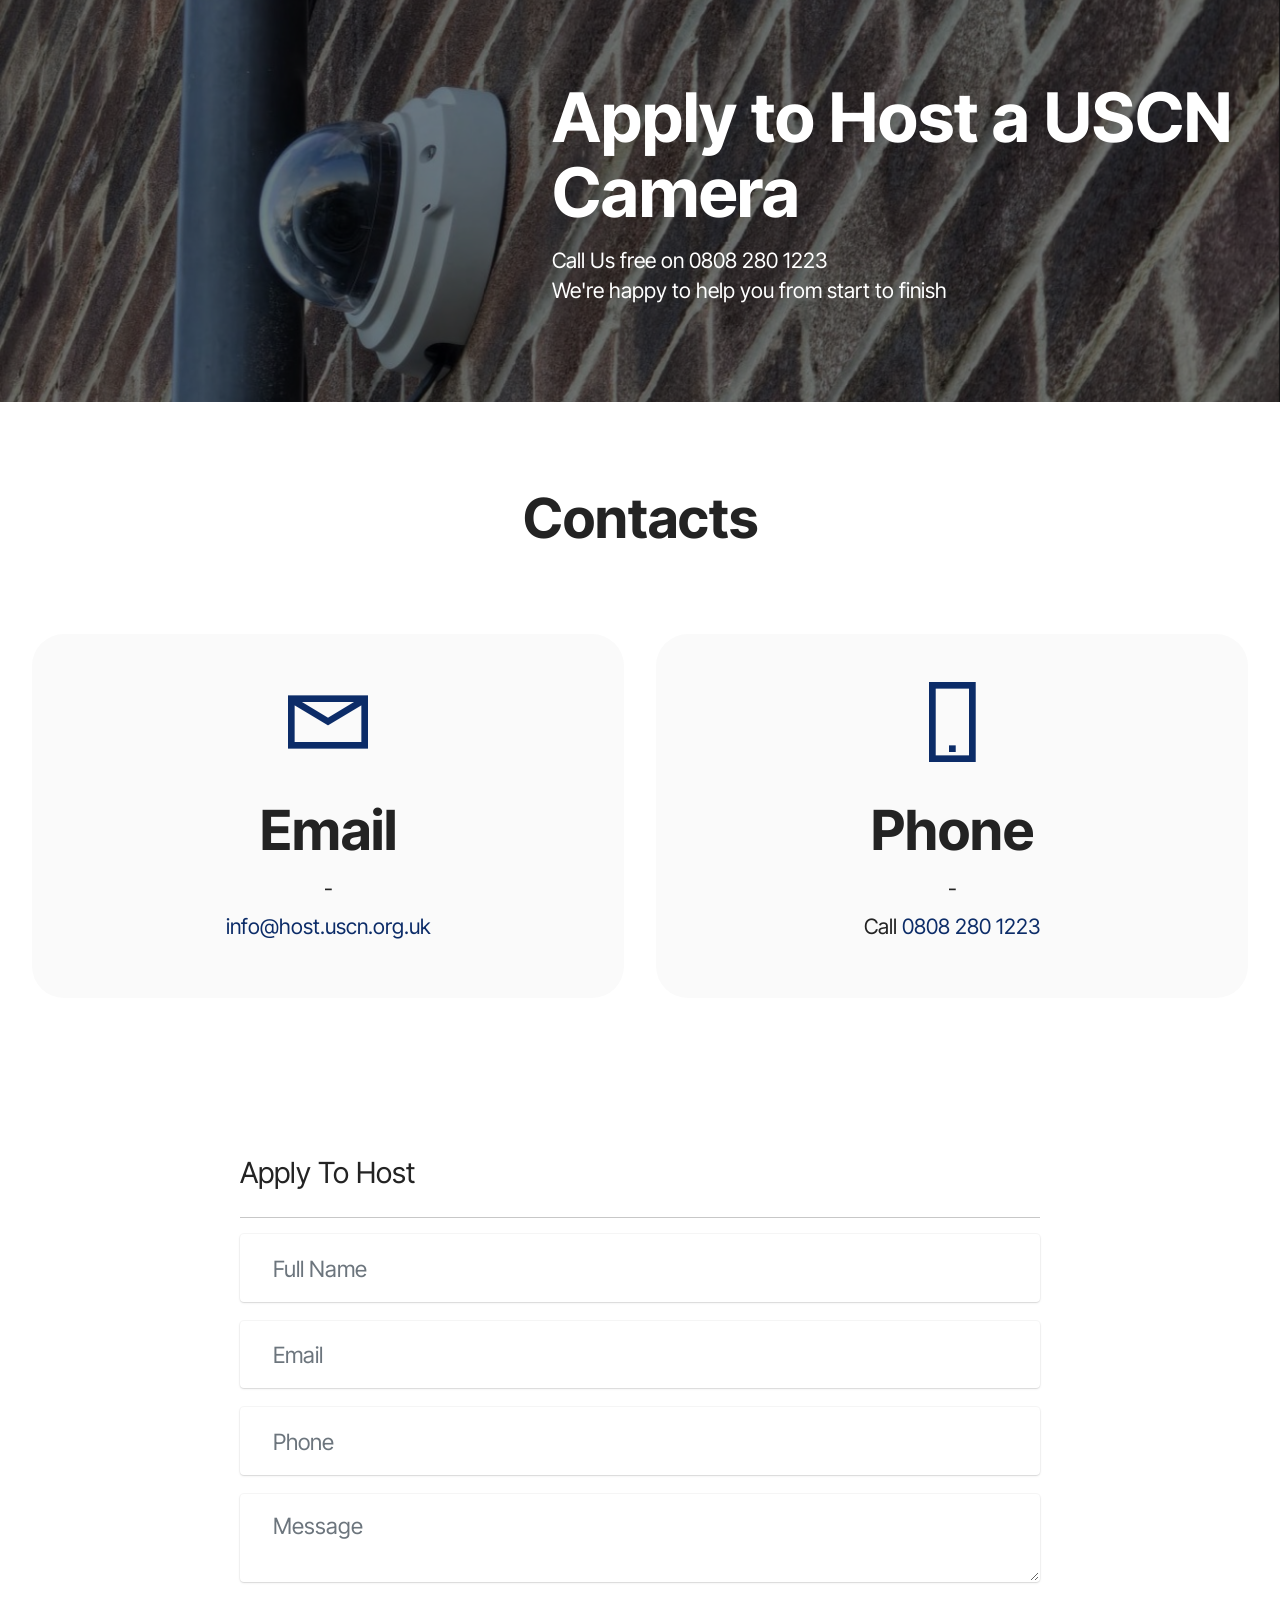
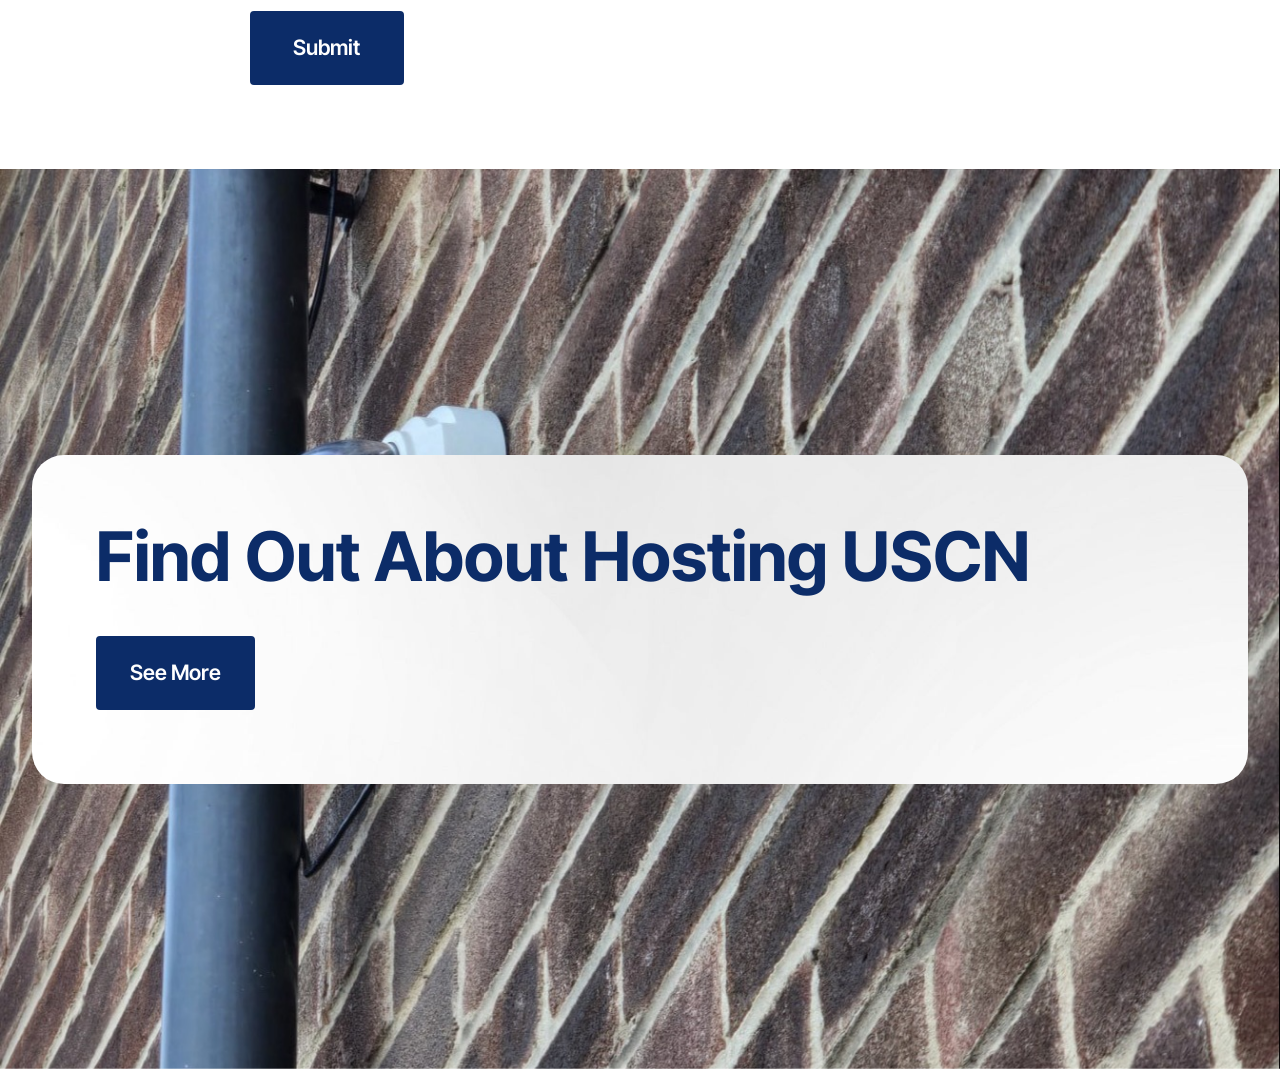
==== apply.html @ 7ef48174 "ihuih" ====
<!DOCTYPE html>
<html  >
<head>
  
  <meta charset="UTF-8">
  <meta http-equiv="X-UA-Compatible" content="IE=edge">
  
  <meta name="viewport" content="width=device-width, initial-scale=1, minimum-scale=1">
  <link rel="shortcut icon" href="assets/images/20261013-170105-128x96.png" type="image/x-icon">
  <meta name="description" content="">
  
  
  <title>Apply To Host a USCN Camera</title>
  <link rel="stylesheet" href="assets/web/assets/mobirise-icons2/mobirise2.css">
  <link rel="stylesheet" href="assets/bootstrap/css/bootstrap.min.css">
  <link rel="stylesheet" href="assets/parallax/jarallax.css">
  <link rel="stylesheet" href="assets/animatecss/animate.css">
  <link rel="stylesheet" href="assets/popup-overlay-plugin/style.css">
  <link rel="stylesheet" href="assets/theme/css/style.css">
  <link rel="stylesheet" href="assets/recaptcha.css">
  <link rel="preload" href="https://fonts.googleapis.com/css?family=Inter+Tight:100,200,300,400,500,600,700,800,900,100i,200i,300i,400i,500i,600i,700i,800i,900i&display=swap" as="style" onload="this.onload=null;this.rel='stylesheet'">
  <noscript><link rel="stylesheet" href="https://fonts.googleapis.com/css?family=Inter+Tight:100,200,300,400,500,600,700,800,900,100i,200i,300i,400i,500i,600i,700i,800i,900i&display=swap"></noscript>
  <link rel="preload" as="style" href="assets/mobirise/css/mbr-additional.css?v=WQObEy"><link rel="stylesheet" href="assets/mobirise/css/mbr-additional.css?v=WQObEy" type="text/css">

  
  
  
</head>
<body>
  
  <section data-bs-version="5.1" class="header5 cid-vydIJOi91x mbr-parallax-background" id="header5-b">

    

    
    <div class="mbr-overlay" style="opacity: 0.5; background-color: rgb(0, 0, 0);"></div>

    <div class="container">
        <div class="row justify-content-end">
            <div class="col-12 col-lg-7">
                <h1 class="mbr-section-title mbr-fonts-style mbr-white mb-3 display-1"><strong>Apply to Host a USCN Camera</strong></h1>
                
                <p class="mbr-text mbr-fonts-style mbr-white display-7">Call Us free on 0808 280 1223<br>We're happy to help you from start to finish&nbsp;</p>
                
            </div>
        </div>
    </div>
</section>

<section data-bs-version="5.1" class="contacts1 cid-vydIXjC5r3" id="contacts1-c">

    

    
    
    <div class="container">
        <div class="mbr-section-head">
            <h3 class="mbr-section-title mbr-fonts-style align-center mb-0 display-2">
                <strong>Contacts</strong>
            </h3>
            <h4 class="mbr-section-subtitle mbr-fonts-style align-center mb-0 mt-2 display-5">&nbsp;</h4>
        </div>
        <div class="row justify-content-center mt-4">
            <div class="card col-12 col-lg-6">
                <div class="card-wrapper">
                    <div class="card-box align-center">
                        <div class="image-wrapper">
                            <span class="mbr-iconfont mobi-mbri-letter mobi-mbri" style="color: rgb(12, 44, 104); fill: rgb(12, 44, 104);"></span>
                        </div>
                        <h4 class="card-title mbr-fonts-style mb-2 display-2">
                            <strong>Email</strong>
                        </h4>
                        <p class="mbr-text mbr-fonts-style mb-2 display-4">-</p>
                        <h5 class="link mbr-fonts-style display-7"><a href="mailto:info@host.uscn.org.uk?subject=Request%2023%3A%20Apply%20to%20Host%20a%20Camera" class="text-primary">info@host.uscn.org.uk</a></h5>
                    </div>
                </div>
            </div>
            <div class="card col-12 col-lg-6">
                <div class="card-wrapper">
                    <div class="card-box align-center">
                        <div class="image-wrapper">
                            <span class="mbr-iconfont mobi-mbri-mobile-2 mobi-mbri" style="color: rgb(12, 44, 104); fill: rgb(12, 44, 104);"></span>
                        </div>
                        <h4 class="card-title mbr-fonts-style align-center mb-2 display-2">
                            <strong>Phone</strong>
                        </h4>
                        <p class="mbr-text mbr-fonts-style mb-2 display-4">-</p>
                        <h5 class="link mbr-black mbr-fonts-style display-7">
                            <strong><a href="tel:+12345678910" class="text-black">Call&nbsp;</a><a href="tel:+448082801223" class="text-primary">0808 280 1223</a></strong></h5>
                    </div>
                </div>
            </div>
        </div>
    </div>
</section>

<section class="form cid-vydKlcT0kR" id="formbuilder-e">
    
    
    <div class="container">
        <div class="row">
            <div class="col-lg-8 mx-auto mbr-form" data-form-type="formoid">
<!--Formbuilder Form-->
<form action="https://mobirise.eu/" method="POST" class="mbr-form form-with-styler" data-form-title="Form Name"><input type="hidden" name="email" data-form-email="true" value="z59dEBX9lSsLY4iFJL9bzS1Li/npfvni4TsMcc4XKTHLEEa9if2H3uFUas0YXPDoB5LFM3xXoNcUtW9jmcqq3jsvP4XvC/WU9pP5WT/NOz7vnOE0uVYOa5KHIDArrmko.FrDupkYCBPFeNwww1visyWPzyrscsAIRZI4oMkGb3srAsvLfBxAogyU1w7df97cQWFzlh261muJqzMpQzF65lUEE+BLJ03ql5HN8HZXA/cs/xkrUcUr5FltiUVIWeBE2">
<div class="form-row">
<div hidden="hidden" data-form-alert="" class="alert alert-success col-12">Thanks for filling out the form!</div>
<div hidden="hidden" data-form-alert-danger="" class="alert alert-danger col-12">Oops...! some problem!</div>
</div>
<div class="dragArea row">
<div class="col-lg-12 col-md-12 col-sm-12">
<h4 class="mbr-fonts-style display-5">Apply To Host</h4>
</div>
<div class="col-lg-12 col-md-12 col-sm-12">
<hr>
</div>
<div data-for="name" class="col-lg-12 col-md-12 col-sm-12 form-group">
<input type="text" name="name" placeholder="Full Name" data-form-field="name" class="form-control display-7" value="" id="name-formbuilder-e">
</div>
<div data-for="email" class="col-lg-12 col-md-12 col-sm-12 form-group">
<input type="email" name="email" placeholder="Email" pattern="" data-form-field="email" class="form-control display-7" value="" id="email-formbuilder-e">
</div>
<div data-for="phone" class="col-lg-12 col-md-12 col-sm-12 form-group">
<input type="tel" name="phone" placeholder="Phone" pattern="*" data-form-field="phone" class="form-control display-7" value="" id="phone-formbuilder-e">
</div>
<div data-for="message" class="col-lg-12 col-md-12 col-sm-12 form-group">
<textarea name="message" placeholder="Message" data-form-field="message" class="form-control display-7" id="message-formbuilder-e"></textarea>
</div>
<div class="col-auto" style="">
<button type="submit" class="w-100 btn btn-primary display-7">Submit</button>
</div>
</div>
</form><!--Formbuilder Form-->
</div>
        </div>
    </div>
</section>

<section data-bs-version="5.1" class="header15 cid-vydMcg8nhW mbr-fullscreen mbr-parallax-background" id="header15-f">
	

	
	
	<div class="container">
		<div class="row justify-content-center">
			<div class="card col-12 col-lg-12">
				<div class="card-wrapper wrap">
					<div class="card-box align-center">
						<h1 class="card-title mbr-fonts-style mb-4 display-1">
							<strong>Find Out About Hosting USCN</strong></h1>
						
						<div class="mbr-section-btn mt-4"><a class="btn btn-primary display-7" href="index.html">See More</a></div>
					</div>
				</div>
			</div>
		</div>
	</div>
</section>


<script src="assets/bootstrap/js/bootstrap.bundle.min.js"></script>
  <script src="assets/parallax/jarallax.js"></script>
  <script src="assets/smoothscroll/smooth-scroll.js"></script>
  <script src="assets/ytplayer/index.js"></script>
  <script src="assets/theme/js/script.js"></script>
  <script src="assets/formoid.min.js"></script>
  
  
  
 <div id="scrollToTop" class="scrollToTop mbr-arrow-up"><a style="text-align: center;"><i class="mbr-arrow-up-icon mbr-arrow-up-icon-cm cm-icon cm-icon-smallarrow-up"></i></a></div>
    <input name="animation" type="hidden">
  <script>"use strict";if("loading"in HTMLImageElement.prototype){document.querySelectorAll('img[loading="lazy"]').forEach(e=>{e.src=e.dataset.src;if(e.getAttribute("style")){e.setAttribute("data-temp-style",e.getAttribute("style"))};if(e.getAttribute("data-aspectratio")){e.style.paddingTop=100*e.getAttribute("data-aspectratio")+"%";e.style.height=0;}e.onload=function(){if(e.getAttribute("data-temp-style")){e.setAttribute("style", e.getAttribute("data-temp-style"))}else{e.removeAttribute("style")};e.removeAttribute("data-temp-style")}})}else{const e=document.createElement("script");e.src="https://cdnjs.cloudflare.com/ajax/libs/lazysizes/5.1.2/lazysizes.min.js";document.body.appendChild(e)}</script>
</body>
</html>
---- assets/web/assets/mobirise-icons2/mobirise2.css ----
@font-face {
  font-family: 'Moririse2';
  font-display: swap;
  src:  url('mobirise2.eot?f2bix4');
  src:  url('mobirise2.eot?f2bix4#iefix') format('embedded-opentype'),
    url('mobirise2.woff2?f2bix4') format('woff2'),
    url('mobirise2.woff?f2bix4') format('woff'),
    url('mobirise2.ttf?f2bix4') format('truetype'),
    url('mobirise2.svg?f2bix4#mobirise2') format('svg');
  font-weight: normal;
  font-style: normal;
}

[class^="mobi-"], [class*=" mobi-"] {
  /* use !important to prevent issues with browser extensions that change fonts */
  font-family: 'Moririse2' !important;
  speak: none;
  font-style: normal;
  font-weight: normal;
  font-variant: normal;
  text-transform: none;
  line-height: 1;

  /* Better Font Rendering =========== */
  -webkit-font-smoothing: antialiased;
  -moz-osx-font-smoothing: grayscale;
}

.mobi-mbri-add-submenu:before {
  content: "\e900";
}
.mobi-mbri-alert:before {
  content: "\e901";
}
.mobi-mbri-align-center:before {
  content: "\e902";
}
.mobi-mbri-align-justify:before {
  content: "\e903";
}
.mobi-mbri-align-left:before {
  content: "\e904";
}
.mobi-mbri-align-right:before {
  content: "\e905";
}
.mobi-mbri-android:before {
  content: "\e906";
}
.mobi-mbri-apple:before {
  content: "\e907";
}
.mobi-mbri-arrow-down:before {
  content: "\e908";
}
.mobi-mbri-arrow-next:before {
  content: "\e909";
}
.mobi-mbri-arrow-prev:before {
  content: "\e90a";
}
.mobi-mbri-arrow-up:before {
  content: "\e90b";
}
.mobi-mbri-bold:before {
  content: "\e90c";
}
.mobi-mbri-bookmark:before {
  content: "\e90d";
}
.mobi-mbri-bootstrap:before {
  content: "\e90e";
}
.mobi-mbri-briefcase:before {
  content: "\e90f";
}
.mobi-mbri-browse:before {
  content: "\e910";
}
.mobi-mbri-bulleted-list:before {
  content: "\e911";
}
.mobi-mbri-calendar:before {
  content: "\e912";
}
.mobi-mbri-camera:before {
  content: "\e913";
}
.mobi-mbri-cart-add:before {
  content: "\e914";
}
.mobi-mbri-cart-full:before {
  content: "\e915";
}
.mobi-mbri-cash:before {
  content: "\e916";
}
.mobi-mbri-change-style:before {
  content: "\e917";
}
.mobi-mbri-chat:before {
  content: "\e918";
}
.mobi-mbri-clock:before {
  content: "\e919";
}
.mobi-mbri-close:before {
  content: "\e91a";
}
.mobi-mbri-cloud:before {
  content: "\e91b";
}
.mobi-mbri-code:before {
  content: "\e91c";
}
.mobi-mbri-contact-form:before {
  content: "\e91d";
}
.mobi-mbri-credit-card:before {
  content: "\e91e";
}
.mobi-mbri-cursor-click:before {
  content: "\e91f";
}
.mobi-mbri-cust-feedback:before {
  content: "\e920";
}
.mobi-mbri-database:before {
  content: "\e921";
}
.mobi-mbri-delivery:before {
  content: "\e922";
}
.mobi-mbri-desktop:before {
  content: "\e923";
}
.mobi-mbri-devices:before {
  content: "\e924";
}
.mobi-mbri-down:before {
  content: "\e925";
}
.mobi-mbri-download-2:before {
  content: "\e926";
}
.mobi-mbri-download:before {
  content: "\e927";
}
.mobi-mbri-drag-n-drop-2:before {
  content: "\e928";
}
.mobi-mbri-drag-n-drop:before {
  content: "\e929";
}
.mobi-mbri-edit-2:before {
  content: "\e92a";
}
.mobi-mbri-edit:before {
  content: "\e92b";
}
.mobi-mbri-error:before {
  content: "\e92c";
}
.mobi-mbri-extension:before {
  content: "\e92d";
}
.mobi-mbri-features:before {
  content: "\e92e";
}
.mobi-mbri-file:before {
  content: "\e92f";
}
.mobi-mbri-flag:before {
  content: "\e930";
}
.mobi-mbri-folder:before {
  content: "\e931";
}
.mobi-mbri-gift:before {
  content: "\e932";
}
.mobi-mbri-github:before {
  content: "\e933";
}
.mobi-mbri-globe-2:before {
  content: "\e934";
}
.mobi-mbri-globe:before {
  content: "\e935";
}
.mobi-mbri-growing-chart:before {
  content: "\e936";
}
.mobi-mbri-hearth:before {
  content: "\e937";
}
.mobi-mbri-help:before {
  content: "\e938";
}
.mobi-mbri-home:before {
  content: "\e939";
}
.mobi-mbri-hot-cup:before {
  content: "\e93a";
}
.mobi-mbri-idea:before {
  content: "\e93b";
}
.mobi-mbri-image-gallery:before {
  content: "\e93c";
}
.mobi-mbri-image-slider:before {
  content: "\e93d";
}
.mobi-mbri-info:before {
  content: "\e93e";
}
.mobi-mbri-italic:before {
  content: "\e93f";
}
.mobi-mbri-key:before {
  content: "\e940";
}
.mobi-mbri-laptop:before {
  content: "\e941";
}
.mobi-mbri-layers:before {
  content: "\e942";
}
.mobi-mbri-left-right:before {
  content: "\e943";
}
.mobi-mbri-left:before {
  content: "\e944";
}
.mobi-mbri-letter:before {
  content: "\e945";
}
.mobi-mbri-like:before {
  content: "\e946";
}
.mobi-mbri-link:before {
  content: "\e947";
}
.mobi-mbri-lock:before {
  content: "\e948";
}
.mobi-mbri-login:before {
  content: "\e949";
}
.mobi-mbri-logout:before {
  content: "\e94a";
}
.mobi-mbri-magic-stick:before {
  content: "\e94b";
}
.mobi-mbri-map-pin:before {
  content: "\e94c";
}
.mobi-mbri-menu:before {
  content: "\e94d";
}
.mobi-mbri-mobile-2:before {
  content: "\e94e";
}
.mobi-mbri-mobile-horizontal:before {
  content: "\e94f";
}
.mobi-mbri-mobile:before {
  content: "\e950";
}
.mobi-mbri-mobirise:before {
  content: "\e951";
}
.mobi-mbri-more-horizontal:before {
  content: "\e952";
}
.mobi-mbri-more-vertical:before {
  content: "\e953";
}
.mobi-mbri-music:before {
  content: "\e954";
}
.mobi-mbri-new-file:before {
  content: "\e955";
}
.mobi-mbri-numbered-list:before {
  content: "\e956";
}
.mobi-mbri-opened-folder:before {
  content: "\e957";
}
.mobi-mbri-pages:before {
  content: "\e958";
}
.mobi-mbri-paper-plane:before {
  content: "\e959";
}
.mobi-mbri-paperclip:before {
  content: "\e95a";
}
.mobi-mbri-phone:before {
  content: "\e95b";
}
.mobi-mbri-photo:before {
  content: "\e95c";
}
.mobi-mbri-photos:before {
  content: "\e95d";
}
.mobi-mbri-pin:before {
  content: "\e95e";
}
.mobi-mbri-play:before {
  content: "\e95f";
}
.mobi-mbri-plus:before {
  content: "\e960";
}
.mobi-mbri-preview:before {
  content: "\e961";
}
.mobi-mbri-print:before {
  content: "\e962";
}
.mobi-mbri-protect:before {
  content: "\e963";
}
.mobi-mbri-question:before {
  content: "\e964";
}
.mobi-mbri-quote-left:before {
  content: "\e965";
}
.mobi-mbri-quote-right:before {
  content: "\e966";
}
.mobi-mbri-redo:before {
  content: "\e967";
}
.mobi-mbri-refresh:before {
  content: "\e968";
}
.mobi-mbri-responsive-2:before {
  content: "\e969";
}
.mobi-mbri-responsive:before {
  content: "\e96a";
}
.mobi-mbri-right:before {
  content: "\e96b";
}
.mobi-mbri-rocket:before {
  content: "\e96c";
}
.mobi-mbri-sad-face:before {
  content: "\e96d";
}
.mobi-mbri-sale:before {
  content: "\e96e";
}
.mobi-mbri-save:before {
  content: "\e96f";
}
.mobi-mbri-search:before {
  content: "\e970";
}
.mobi-mbri-setting-2:before {
  content: "\e971";
}
.mobi-mbri-setting-3:before {
  content: "\e972";
}
.mobi-mbri-setting:before {
  content: "\e973";
}
.mobi-mbri-share:before {
  content: "\e974";
}
.mobi-mbri-shopping-bag:before {
  content: "\e975";
}
.mobi-mbri-shopping-basket:before {
  content: "\e976";
}
.mobi-mbri-shopping-cart:before {
  content: "\e977";
}
.mobi-mbri-sites:before {
  content: "\e978";
}
.mobi-mbri-smile-face:before {
  content: "\e979";
}
.mobi-mbri-speed:before {
  content: "\e97a";
}
.mobi-mbri-star:before {
  content: "\e97b";
}
.mobi-mbri-success:before {
  content: "\e97c";
}
.mobi-mbri-sun:before {
  content: "\e97d";
}
.mobi-mbri-sun2:before {
  content: "\e97e";
}
.mobi-mbri-tablet-vertical:before {
  content: "\e97f";
}
.mobi-mbri-tablet:before {
  content: "\e980";
}
.mobi-mbri-target:before {
  content: "\e981";
}
.mobi-mbri-timer:before {
  content: "\e982";
}
.mobi-mbri-to-ftp:before {
  content: "\e983";
}
.mobi-mbri-to-local-drive:before {
  content: "\e984";
}
.mobi-mbri-touch-swipe:before {
  content: "\e985";
}
.mobi-mbri-touch:before {
  content: "\e986";
}
.mobi-mbri-trash:before {
  content: "\e987";
}
.mobi-mbri-underline:before {
  content: "\e988";
}
.mobi-mbri-undo:before {
  content: "\e989";
}
.mobi-mbri-unlink:before {
  content: "\e98a";
}
.mobi-mbri-unlock:before {
  content: "\e98b";
}
.mobi-mbri-up-down:before {
  content: "\e98c";
}
.mobi-mbri-up:before {
  content: "\e98d";
}
.mobi-mbri-update:before {
  content: "\e98e";
}
.mobi-mbri-upload-2:before {
  content: "\e98f";
}
.mobi-mbri-upload:before {
  content: "\e990";
}
.mobi-mbri-user-2:before {
  content: "\e991";
}
.mobi-mbri-user:before {
  content: "\e992";
}
.mobi-mbri-users:before {
  content: "\e993";
}
.mobi-mbri-video-play:before {
  content: "\e994";
}
.mobi-mbri-video:before {
  content: "\e995";
}
.mobi-mbri-watch:before {
  content: "\e996";
}
.mobi-mbri-website-theme-2:before {
  content: "\e997";
}
.mobi-mbri-website-theme:before {
  content: "\e998";
}
.mobi-mbri-wifi:before {
  content: "\e999";
}
.mobi-mbri-windows:before {
  content: "\e99a";
}
.mobi-mbri-zoom-in:before {
  content: "\e99b";
}
.mobi-mbri-zoom-out:before {
  content: "\e99c";
}
---- assets/parallax/jarallax.css ----
.jarallax {
    position: relative;
    z-index: 0;
}
.jarallax > .jarallax-img {
    position: absolute;
    object-fit: cover;
    /* support for plugin https://github.com/bfred-it/object-fit-images */
    font-family: 'object-fit: cover;';
    top: 0;
    left: 0;
    width: 100%;
    height: 100%;
    z-index: -1;
}
---- assets/popup-overlay-plugin/style.css ----
html.is-builder .modal-backdrop.show {
    display: none !important;
}
---- assets/theme/css/style.css ----
@charset "UTF-8";
section {
  background-color: #ffffff;
}

body {
  font-style: normal;
  line-height: 1.5;
  font-weight: 400;
  color: #232323;
  position: relative;
}

button {
  background-color: transparent;
  border-color: transparent;
}

.embla__button,
.carousel-control {
  background-color: #edefea !important;
  opacity: 0.8 !important;
  color: #464845 !important;
  border-color: #edefea !important;
}

.carousel .close,
.modalWindow .close {
  background-color: #edefea !important;
  color: #464845 !important;
  border-color: #edefea !important;
  opacity: 0.8 !important;
}

.carousel .close:hover,
.modalWindow .close:hover {
  opacity: 1 !important;
}

.carousel-indicators li {
  background-color: #edefea !important;
  border: 2px solid #464845 !important;
}

.carousel-indicators li:hover,
.carousel-indicators li:active {
  opacity: 0.8 !important;
}

.embla__button:hover,
.carousel-control:hover {
  background-color: #edefea !important;
  opacity: 1 !important;
}

.modalWindow-video-container {
  height: 80%;
}

section,
.container,
.container-fluid {
  position: relative;
  word-wrap: break-word;
}

a.mbr-iconfont:hover {
  text-decoration: none;
}

.article .lead p,
.article .lead ul,
.article .lead ol,
.article .lead pre,
.article .lead blockquote {
  margin-bottom: 0;
}

a {
  font-style: normal;
  font-weight: 400;
  cursor: pointer;
}
a, a:hover {
  text-decoration: none;
}

.mbr-section-title {
  font-style: normal;
  line-height: 1.3;
}

.mbr-section-subtitle {
  line-height: 1.3;
}

.mbr-text {
  font-style: normal;
  line-height: 1.7;
}

h1,
h2,
h3,
h4,
h5,
h6,
.display-1,
.display-2,
.display-4,
.display-5,
.display-7,
span,
p,
a {
  line-height: 1;
  word-break: break-word;
  word-wrap: break-word;
  font-weight: 400;
}

b,
strong {
  font-weight: bold;
}

input:-webkit-autofill, input:-webkit-autofill:hover, input:-webkit-autofill:focus, input:-webkit-autofill:active {
  transition-delay: 9999s;
  -webkit-transition-property: background-color, color;
  transition-property: background-color, color;
}

textarea[type=hidden] {
  display: none;
}

section {
  background-position: 50% 50%;
  background-repeat: no-repeat;
  background-size: cover;
}
section .mbr-background-video,
section .mbr-background-video-preview {
  position: absolute;
  bottom: 0;
  left: 0;
  right: 0;
  top: 0;
}

.hidden {
  visibility: hidden;
}

.mbr-z-index20 {
  z-index: 20;
}

/*! Base colors */
.mbr-white {
  color: #ffffff;
}

.mbr-black {
  color: #111111;
}

.mbr-bg-white {
  background-color: #ffffff;
}

.mbr-bg-black {
  background-color: #000000;
}

/*! Text-aligns */
.align-left {
  text-align: left;
}

.align-center {
  text-align: center;
}

.align-right {
  text-align: right;
}

/*! Font-weight  */
.mbr-light {
  font-weight: 300;
}

.mbr-regular {
  font-weight: 400;
}

.mbr-semibold {
  font-weight: 500;
}

.mbr-bold {
  font-weight: 700;
}

/*! Media  */
.media-content {
  flex-basis: 100%;
}

.media-container-row {
  display: flex;
  flex-direction: row;
  flex-wrap: wrap;
  justify-content: center;
  align-content: center;
  align-items: start;
}
.media-container-row .media-size-item {
  width: 400px;
}

.media-container-column {
  display: flex;
  flex-direction: column;
  flex-wrap: wrap;
  justify-content: center;
  align-content: center;
  align-items: stretch;
}
.media-container-column > * {
  width: 100%;
}

@media (min-width: 992px) {
  .media-container-row {
    flex-wrap: nowrap;
  }
}
figure {
  margin-bottom: 0;
  overflow: hidden;
}

figure[mbr-media-size] {
  transition: width 0.1s;
}

img,
iframe {
  display: block;
  width: 100%;
}

.card {
  background-color: transparent;
  border: none;
}

.card-box {
  width: 100%;
}

.card-img {
  text-align: center;
  flex-shrink: 0;
  -webkit-flex-shrink: 0;
}

.media {
  max-width: 100%;
  margin: 0 auto;
}

.mbr-figure {
  align-self: center;
}

.media-container > div {
  max-width: 100%;
}

.mbr-figure img,
.card-img img {
  width: 100%;
}

@media (max-width: 991px) {
  .media-size-item {
    width: auto !important;
  }
  .media {
    width: auto;
  }
  .mbr-figure {
    width: 100% !important;
  }
}
/*! Buttons */
.mbr-section-btn {
  margin-left: -0.6rem;
  margin-right: -0.6rem;
  font-size: 0;
}

.btn {
  font-weight: 600;
  border-width: 1px;
  font-style: normal;
  margin: 0.6rem 0.6rem;
  white-space: normal;
  transition: all 0.2s ease-in-out;
  display: inline-flex;
  align-items: center;
  justify-content: center;
  word-break: break-word;
}

.btn-sm {
  font-weight: 600;
  letter-spacing: 0px;
  transition: all 0.3s ease-in-out;
}

.btn-md {
  font-weight: 600;
  letter-spacing: 0px;
  transition: all 0.3s ease-in-out;
}

.btn-lg {
  font-weight: 600;
  letter-spacing: 0px;
  transition: all 0.3s ease-in-out;
}

.btn-form {
  margin: 0;
}
.btn-form:hover {
  cursor: pointer;
}

nav .mbr-section-btn {
  margin-left: 0rem;
  margin-right: 0rem;
}

/*! Btn icon margin */
.btn .mbr-iconfont,
.btn.btn-sm .mbr-iconfont {
  order: 1;
  cursor: pointer;
  margin-left: 0.5rem;
  vertical-align: sub;
}

.btn.btn-md .mbr-iconfont,
.btn.btn-md .mbr-iconfont {
  margin-left: 0.8rem;
}

.mbr-regular {
  font-weight: 400;
}

.mbr-semibold {
  font-weight: 500;
}

.mbr-bold {
  font-weight: 700;
}

[type=submit] {
  -webkit-appearance: none;
}

/*! Full-screen */
.mbr-fullscreen .mbr-overlay {
  min-height: 100vh;
}

.mbr-fullscreen {
  display: flex;
  display: -moz-flex;
  display: -ms-flex;
  display: -o-flex;
  align-items: center;
  min-height: 100vh;
  padding-top: 3rem;
  padding-bottom: 3rem;
}

/*! Map */
.map {
  height: 25rem;
  position: relative;
}
.map iframe {
  width: 100%;
  height: 100%;
}

/*! Scroll to top arrow */
.mbr-arrow-up {
  bottom: 25px;
  right: 90px;
  position: fixed;
  text-align: right;
  z-index: 5000;
  color: #ffffff;
  font-size: 22px;
}

.mbr-arrow-up a {
  background: rgba(0, 0, 0, 0.2);
  border-radius: 50%;
  color: #fff;
  display: inline-block;
  height: 60px;
  width: 60px;
  border: 2px solid #fff;
  outline-style: none !important;
  position: relative;
  text-decoration: none;
  transition: all 0.3s ease-in-out;
  cursor: pointer;
  text-align: center;
}
.mbr-arrow-up a:hover {
  background-color: rgba(0, 0, 0, 0.4);
}
.mbr-arrow-up a i {
  line-height: 60px;
}

.mbr-arrow-up-icon {
  display: block;
  color: #fff;
}

.mbr-arrow-up-icon::before {
  content: "›";
  display: inline-block;
  font-family: serif;
  font-size: 22px;
  line-height: 1;
  font-style: normal;
  position: relative;
  top: 6px;
  left: -4px;
  transform: rotate(-90deg);
}

/*! Arrow Down */
.mbr-arrow {
  position: absolute;
  bottom: 45px;
  left: 50%;
  width: 60px;
  height: 60px;
  cursor: pointer;
  background-color: rgba(80, 80, 80, 0.5);
  border-radius: 50%;
  transform: translateX(-50%);
}
@media (max-width: 767px) {
  .mbr-arrow {
    display: none;
  }
}
.mbr-arrow > a {
  display: inline-block;
  text-decoration: none;
  outline-style: none;
  animation: arrowdown 1.7s ease-in-out infinite;
  color: #ffffff;
}
.mbr-arrow > a > i {
  position: absolute;
  top: -2px;
  left: 15px;
  font-size: 2rem;
}

#scrollToTop a i::before {
  content: "";
  position: absolute;
  display: block;
  border-bottom: 2.5px solid #fff;
  border-left: 2.5px solid #fff;
  width: 27.8%;
  height: 27.8%;
  left: 50%;
  top: 51%;
  transform: translateY(-30%) translateX(-50%) rotate(135deg);
}

@keyframes arrowdown {
  0% {
    transform: translateY(0px);
  }
  50% {
    transform: translateY(-5px);
  }
  100% {
    transform: translateY(0px);
  }
}
@media (max-width: 500px) {
  .mbr-arrow-up {
    left: 0;
    right: 0;
    text-align: center;
  }
}
/*Gradients animation*/
@keyframes gradient-animation {
  from {
    background-position: 0% 100%;
    animation-timing-function: ease-in-out;
  }
  to {
    background-position: 100% 0%;
    animation-timing-function: ease-in-out;
  }
}
.bg-gradient {
  background-size: 200% 200%;
  animation: gradient-animation 5s infinite alternate;
  -webkit-animation: gradient-animation 5s infinite alternate;
}

.menu .navbar-brand {
  display: -webkit-flex;
}
.menu .navbar-brand span {
  display: flex;
  display: -webkit-flex;
}
.menu .navbar-brand .navbar-caption-wrap {
  display: -webkit-flex;
}
.menu .navbar-brand .navbar-logo img {
  display: -webkit-flex;
  width: auto;
}
@media (min-width: 768px) and (max-width: 991px) {
  .menu .navbar-toggleable-sm .navbar-nav {
    display: -ms-flexbox;
  }
}
@media (max-width: 991px) {
  .menu .navbar-collapse {
    max-height: 93.5vh;
  }
  .menu .navbar-collapse.show {
    overflow: auto;
  }
}
@media (min-width: 992px) {
  .menu .navbar-nav.nav-dropdown {
    display: -webkit-flex;
  }
  .menu .navbar-toggleable-sm .navbar-collapse {
    display: -webkit-flex !important;
  }
  .menu .collapsed .navbar-collapse {
    max-height: 93.5vh;
  }
  .menu .collapsed .navbar-collapse.show {
    overflow: auto;
  }
}
@media (max-width: 767px) {
  .menu .navbar-collapse {
    max-height: 80vh;
  }
}

.nav-link .mbr-iconfont {
  margin-right: 0.5rem;
}

.navbar {
  display: -webkit-flex;
  -webkit-flex-wrap: wrap;
  -webkit-align-items: center;
  -webkit-justify-content: space-between;
}

.navbar-collapse {
  -webkit-flex-basis: 100%;
  -webkit-flex-grow: 1;
  -webkit-align-items: center;
}

.nav-dropdown .link {
  padding: 0.667em 1.667em !important;
  margin: 0 !important;
}

.nav {
  display: -webkit-flex;
  -webkit-flex-wrap: wrap;
}

.row {
  display: -webkit-flex;
  -webkit-flex-wrap: wrap;
}

.justify-content-center {
  -webkit-justify-content: center;
}

.form-inline {
  display: -webkit-flex;
}

.card-wrapper {
  -webkit-flex: 1;
}

.carousel-control {
  z-index: 10;
  display: -webkit-flex;
}

.carousel-controls {
  display: -webkit-flex;
}

.media {
  display: -webkit-flex;
}

.form-group:focus {
  outline: none;
}

.jq-selectbox__select {
  padding: 7px 0;
  position: relative;
}

.jq-selectbox__dropdown {
  overflow: hidden;
  border-radius: 10px;
  position: absolute;
  top: 100%;
  left: 0 !important;
  width: 100% !important;
}

.jq-selectbox__trigger-arrow {
  right: 0;
  transform: translateY(-50%);
}

.jq-selectbox li {
  padding: 1.07em 0.5em;
}

input[type=range] {
  padding-left: 0 !important;
  padding-right: 0 !important;
}

.modal-dialog,
.modal-content {
  height: 100%;
}

.modal-dialog .carousel-inner {
  height: calc(100vh - 1.75rem);
}
@media (max-width: 575px) {
  .modal-dialog .carousel-inner {
    height: calc(100vh - 1rem);
  }
}

.carousel-item {
  text-align: center;
}

.carousel-item img {
  margin: auto;
}

.navbar-toggler {
  align-self: flex-start;
  padding: 0.25rem 0.75rem;
  font-size: 1.25rem;
  line-height: 1;
  background: transparent;
  border: 1px solid transparent;
  border-radius: 0.25rem;
}

.navbar-toggler:focus,
.navbar-toggler:hover {
  text-decoration: none;
  box-shadow: none;
}

.navbar-toggler-icon {
  display: inline-block;
  width: 1.5em;
  height: 1.5em;
  vertical-align: middle;
  content: "";
  background: no-repeat center center;
  background-size: 100% 100%;
}

.navbar-toggler-left {
  position: absolute;
  left: 1rem;
}

.navbar-toggler-right {
  position: absolute;
  right: 1rem;
}

.card-img {
  width: auto;
}

.menu .navbar.collapsed:not(.beta-menu) {
  flex-direction: column;
}

.carousel-item.active,
.carousel-item-next,
.carousel-item-prev {
  display: flex;
}

.note-air-layout .dropup .dropdown-menu,
.note-air-layout .navbar-fixed-bottom .dropdown .dropdown-menu {
  bottom: initial !important;
}

html,
body {
  height: auto;
  min-height: 100vh;
}

.dropup .dropdown-toggle::after {
  display: none;
}

.form-asterisk {
  font-family: initial;
  position: absolute;
  top: -2px;
  font-weight: normal;
}

.form-control-label {
  position: relative;
  cursor: pointer;
  margin-bottom: 0.357em;
  padding: 0;
}

.alert {
  color: #ffffff;
  border-radius: 0;
  border: 0;
  font-size: 1.1rem;
  line-height: 1.5;
  margin-bottom: 1.875rem;
  padding: 1.25rem;
  position: relative;
  text-align: center;
}
.alert.alert-form::after {
  background-color: inherit;
  bottom: -7px;
  content: "";
  display: block;
  height: 14px;
  left: 50%;
  margin-left: -7px;
  position: absolute;
  transform: rotate(45deg);
  width: 14px;
}

.form-control {
  background-color: #ffffff;
  background-clip: border-box;
  color: #232323;
  line-height: 1rem !important;
  height: auto;
  padding: 1.2rem 2rem;
  transition: border-color 0.25s ease 0s;
  border: 1px solid transparent !important;
  border-radius: 4px;
  box-shadow: rgba(0, 0, 0, 0.07) 0px 1px 1px 0px, rgba(0, 0, 0, 0.07) 0px 1px 3px 0px, rgba(0, 0, 0, 0.03) 0px 0px 0px 1px;
}
.form-active .form-control:invalid {
  border-color: red;
}

.row > * {
  padding-right: 1rem;
  padding-left: 1rem;
}

form .row {
  margin-left: -0.6rem;
  margin-right: -0.6rem;
}
form .row [class*=col] {
  padding-left: 0.6rem;
  padding-right: 0.6rem;
}

form .mbr-section-btn {
  padding-left: 0.6rem;
  padding-right: 0.6rem;
}

form .form-check-input {
  margin-top: 0.5;
}

textarea.form-control {
  line-height: 1.5rem !important;
}

.form-group {
  margin-bottom: 1.2rem;
}

.form-control,
form .btn {
  min-height: 48px;
}

.gdpr-block label span.textGDPR input[name=gdpr] {
  top: 7px;
}

.form-control:focus {
  box-shadow: none;
}

:focus {
  outline: none;
}

.mbr-overlay {
  background-color: #000;
  bottom: 0;
  left: 0;
  opacity: 0.5;
  position: absolute;
  right: 0;
  top: 0;
  z-index: 0;
  pointer-events: none;
}

blockquote {
  font-style: italic;
  padding: 3rem;
  font-size: 1.09rem;
  position: relative;
  border-left: 3px solid;
}

ul,
ol,
pre,
blockquote {
  margin-bottom: 2.3125rem;
}

.mt-4 {
  margin-top: 2rem !important;
}

.mb-4 {
  margin-bottom: 2rem !important;
}

.container,
.container-fluid {
  padding-left: 16px;
  padding-right: 16px;
}

.row {
  margin-left: -16px;
  margin-right: -16px;
}
.row > [class*=col] {
  padding-left: 16px;
  padding-right: 16px;
}

@media (min-width: 992px) {
  .container-fluid {
    padding-left: 32px;
    padding-right: 32px;
  }
}
@media (max-width: 991px) {
  .mbr-container {
    padding-left: 16px;
    padding-right: 16px;
  }
}
.app-video-wrapper > img {
  opacity: 1;
}

.app-video-wrapper {
  background: transparent;
}

.item {
  position: relative;
}

.dropdown-menu .dropdown-menu {
  left: 100%;
}

.dropdown-item + .dropdown-menu {
  display: none;
}

.dropdown-item:hover + .dropdown-menu,
.dropdown-menu:hover {
  display: block;
}

@media (min-aspect-ratio: 16/9) {
  .mbr-video-foreground {
    height: 300% !important;
    top: -100% !important;
  }
}
@media (max-aspect-ratio: 16/9) {
  .mbr-video-foreground {
    width: 300% !important;
    left: -100% !important;
  }
}
---- assets/recaptcha.css ----
.grecaptcha-badge{
	visibility: collapse !important;  
}
---- assets/mobirise/css/mbr-additional.css ----
.btn {
  border-width: 2px;
}
img,
.card-wrap,
.card-wrapper,
.video-wrapper,
.mbr-figure iframe,
.google-map iframe,
.slide-content,
.plan,
.card,
.item-wrapper,
.item-wrapper .mbr-overlay {
  border-radius: 2rem !important;
}
.video-wrapper {
  overflow: hidden;
}
body {
  font-family: Inter Tight;
}
.display-1 {
  font-family: 'Inter Tight', sans-serif;
  font-size: 5rem;
  line-height: 1;
}
.display-1 > .mbr-iconfont {
  font-size: 6.25rem;
}
.display-2 {
  font-family: 'Inter Tight', sans-serif;
  font-size: 4rem;
  line-height: 1;
}
.display-2 > .mbr-iconfont {
  font-size: 5rem;
}
.display-4 {
  font-family: 'Inter Tight', sans-serif;
  font-size: 1.4rem;
  line-height: 1.5;
}
.display-4 > .mbr-iconfont {
  font-size: 1.75rem;
}
.display-5 {
  font-family: 'Inter Tight', sans-serif;
  font-size: 2rem;
  line-height: 1.5;
}
.display-5 > .mbr-iconfont {
  font-size: 2.5rem;
}
.display-7 {
  font-family: 'Inter Tight', sans-serif;
  font-size: 1.4rem;
  line-height: 1.3;
}
.display-7 > .mbr-iconfont {
  font-size: 1.75rem;
}
/* ---- Fluid typography for mobile devices ---- */
/* 1.4 - font scale ratio ( bootstrap == 1.42857 ) */
/* 100vw - current viewport width */
/* (48 - 20)  48 == 48rem == 768px, 20 == 20rem == 320px(minimal supported viewport) */
/* 0.65 - min scale variable, may vary */
@media (max-width: 992px) {
  .display-1 {
    font-size: 4rem;
  }
}
@media (max-width: 768px) {
  .display-1 {
    font-size: 3.5rem;
    font-size: calc( 2.4rem + (5 - 2.4) * ((100vw - 20rem) / (48 - 20)));
    line-height: calc( 1.1 * (2.4rem + (5 - 2.4) * ((100vw - 20rem) / (48 - 20))));
  }
  .display-2 {
    font-size: 3.2rem;
    font-size: calc( 2.05rem + (4 - 2.05) * ((100vw - 20rem) / (48 - 20)));
    line-height: calc( 1.3 * (2.05rem + (4 - 2.05) * ((100vw - 20rem) / (48 - 20))));
  }
  .display-4 {
    font-size: 1.12rem;
    font-size: calc( 1.14rem + (1.4 - 1.14) * ((100vw - 20rem) / (48 - 20)));
    line-height: calc( 1.4 * (1.14rem + (1.4 - 1.14) * ((100vw - 20rem) / (48 - 20))));
  }
  .display-5 {
    font-size: 1.6rem;
    font-size: calc( 1.35rem + (2 - 1.35) * ((100vw - 20rem) / (48 - 20)));
    line-height: calc( 1.4 * (1.35rem + (2 - 1.35) * ((100vw - 20rem) / (48 - 20))));
  }
  .display-7 {
    font-size: 1.12rem;
    font-size: calc( 1.14rem + (1.4 - 1.14) * ((100vw - 20rem) / (48 - 20)));
    line-height: calc( 1.4 * (1.14rem + (1.4 - 1.14) * ((100vw - 20rem) / (48 - 20))));
  }
}
@media (min-width: 992px) and (max-width: 1400px) {
  .display-1 {
    font-size: 3.5rem;
    font-size: calc( 2.4rem + (5 - 2.4) * ((100vw - 62rem) / (87 - 62)));
    line-height: calc( 1.1 * (2.4rem + (5 - 2.4) * ((100vw - 62rem) / (87 - 62))));
  }
  .display-2 {
    font-size: 3.2rem;
    font-size: calc( 2.05rem + (4 - 2.05) * ((100vw - 62rem) / (87 - 62)));
    line-height: calc( 1.3 * (2.05rem + (4 - 2.05) * ((100vw - 62rem) / (87 - 62))));
  }
  .display-4 {
    font-size: 1.12rem;
    font-size: calc( 1.14rem + (1.4 - 1.14) * ((100vw - 62rem) / (87 - 62)));
    line-height: calc( 1.4 * (1.14rem + (1.4 - 1.14) * ((100vw - 62rem) / (87 - 62))));
  }
  .display-5 {
    font-size: 1.6rem;
    font-size: calc( 1.35rem + (2 - 1.35) * ((100vw - 62rem) / (87 - 62)));
    line-height: calc( 1.4 * (1.35rem + (2 - 1.35) * ((100vw - 62rem) / (87 - 62))));
  }
  .display-7 {
    font-size: 1.12rem;
    font-size: calc( 1.14rem + (1.4 - 1.14) * ((100vw - 62rem) / (87 - 62)));
    line-height: calc( 1.4 * (1.14rem + (1.4 - 1.14) * ((100vw - 62rem) / (87 - 62))));
  }
}
/* Buttons */
.btn {
  padding: 1.25rem 2rem;
  border-radius: 4px;
}
@media (max-width: 767px) {
  .btn {
    padding: 0.75rem 1.5rem;
  }
}
.btn-sm {
  padding: 0.6rem 1.2rem;
  border-radius: 4px;
}
.btn-md {
  padding: 0.6rem 1.2rem;
  border-radius: 4px;
}
.btn-lg {
  padding: 1.25rem 2rem;
  border-radius: 4px;
}
.bg-primary {
  background-color: #0c2c68 !important;
}
.bg-success {
  background-color: #3a341c !important;
}
.bg-info {
  background-color: #320707 !important;
}
.bg-warning {
  background-color: #a0e2e1 !important;
}
.bg-danger {
  background-color: #ffea64 !important;
}
.btn-primary,
.btn-primary:active {
  background-color: #0c2c68 !important;
  border-color: #0c2c68 !important;
  color: #ffffff !important;
  box-shadow: none;
}
.btn-primary:hover,
.btn-primary:focus,
.btn-primary.focus,
.btn-primary.active {
  color: inherit;
  background-color: #113f96 !important;
  border-color: #113f96 !important;
  box-shadow: none;
}
.btn-primary.disabled,
.btn-primary:disabled {
  color: #ffffff !important;
  background-color: #113f96 !important;
  border-color: #113f96 !important;
}
.btn-secondary,
.btn-secondary:active {
  background-color: #ffd7ef !important;
  border-color: #ffd7ef !important;
  color: #d70081 !important;
  box-shadow: none;
}
.btn-secondary:hover,
.btn-secondary:focus,
.btn-secondary.focus,
.btn-secondary.active {
  color: inherit;
  background-color: #ffffff !important;
  border-color: #ffffff !important;
  box-shadow: none;
}
.btn-secondary.disabled,
.btn-secondary:disabled {
  color: #d70081 !important;
  background-color: #ffffff !important;
  border-color: #ffffff !important;
}
.btn-info,
.btn-info:active {
  background-color: #320707 !important;
  border-color: #320707 !important;
  color: #ffffff !important;
  box-shadow: none;
}
.btn-info:hover,
.btn-info:focus,
.btn-info.focus,
.btn-info.active {
  color: inherit;
  background-color: #5f0d0d !important;
  border-color: #5f0d0d !important;
  box-shadow: none;
}
.btn-info.disabled,
.btn-info:disabled {
  color: #ffffff !important;
  background-color: #5f0d0d !important;
  border-color: #5f0d0d !important;
}
.btn-success,
.btn-success:active {
  background-color: #3a341c !important;
  border-color: #3a341c !important;
  color: #ffffff !important;
  box-shadow: none;
}
.btn-success:hover,
.btn-success:focus,
.btn-success.focus,
.btn-success.active {
  color: inherit;
  background-color: #5c532d !important;
  border-color: #5c532d !important;
  box-shadow: none;
}
.btn-success.disabled,
.btn-success:disabled {
  color: #ffffff !important;
  background-color: #5c532d !important;
  border-color: #5c532d !important;
}
.btn-warning,
.btn-warning:active {
  background-color: #a0e2e1 !important;
  border-color: #a0e2e1 !important;
  color: #1f6463 !important;
  box-shadow: none;
}
.btn-warning:hover,
.btn-warning:focus,
.btn-warning.focus,
.btn-warning.active {
  color: inherit;
  background-color: #c7eeed !important;
  border-color: #c7eeed !important;
  box-shadow: none;
}
.btn-warning.disabled,
.btn-warning:disabled {
  color: #1f6463 !important;
  background-color: #c7eeed !important;
  border-color: #c7eeed !important;
}
.btn-danger,
.btn-danger:active {
  background-color: #ffea64 !important;
  border-color: #ffea64 !important;
  color: #645600 !important;
  box-shadow: none;
}
.btn-danger:hover,
.btn-danger:focus,
.btn-danger.focus,
.btn-danger.active {
  color: inherit;
  background-color: #fff197 !important;
  border-color: #fff197 !important;
  box-shadow: none;
}
.btn-danger.disabled,
.btn-danger:disabled {
  color: #645600 !important;
  background-color: #fff197 !important;
  border-color: #fff197 !important;
}
.btn-white,
.btn-white:active {
  background-color: #eff0ec !important;
  border-color: #eff0ec !important;
  color: #757b62 !important;
  box-shadow: none;
}
.btn-white:hover,
.btn-white:focus,
.btn-white.focus,
.btn-white.active {
  color: inherit;
  background-color: #ffffff !important;
  border-color: #ffffff !important;
  box-shadow: none;
}
.btn-white.disabled,
.btn-white:disabled {
  color: #757b62 !important;
  background-color: #ffffff !important;
  border-color: #ffffff !important;
}
.btn-black,
.btn-black:active {
  background-color: #232323 !important;
  border-color: #232323 !important;
  color: #ffffff !important;
  box-shadow: none;
}
.btn-black:hover,
.btn-black:focus,
.btn-black.focus,
.btn-black.active {
  color: inherit;
  background-color: #3d3d3d !important;
  border-color: #3d3d3d !important;
  box-shadow: none;
}
.btn-black.disabled,
.btn-black:disabled {
  color: #ffffff !important;
  background-color: #3d3d3d !important;
  border-color: #3d3d3d !important;
}
.btn-primary-outline,
.btn-primary-outline:active {
  background-color: transparent !important;
  border-color: #0c2c68;
  color: #0c2c68;
}
.btn-primary-outline:hover,
.btn-primary-outline:focus,
.btn-primary-outline.focus,
.btn-primary-outline.active {
  color: #030b1a !important;
  background-color: transparent !important;
  border-color: #030b1a !important;
  box-shadow: none !important;
}
.btn-primary-outline.disabled,
.btn-primary-outline:disabled {
  color: #ffffff !important;
  background-color: #0c2c68 !important;
  border-color: #0c2c68 !important;
}
.btn-secondary-outline,
.btn-secondary-outline:active {
  background-color: transparent !important;
  border-color: #ffd7ef;
  color: #ffd7ef;
}
.btn-secondary-outline:hover,
.btn-secondary-outline:focus,
.btn-secondary-outline.focus,
.btn-secondary-outline.active {
  color: #ff80cc !important;
  background-color: transparent !important;
  border-color: #ff80cc !important;
  box-shadow: none !important;
}
.btn-secondary-outline.disabled,
.btn-secondary-outline:disabled {
  color: #d70081 !important;
  background-color: #ffd7ef !important;
  border-color: #ffd7ef !important;
}
.btn-info-outline,
.btn-info-outline:active {
  background-color: transparent !important;
  border-color: #320707;
  color: #320707;
}
.btn-info-outline:hover,
.btn-info-outline:focus,
.btn-info-outline.focus,
.btn-info-outline.active {
  color: #000000 !important;
  background-color: transparent !important;
  border-color: #000000 !important;
  box-shadow: none !important;
}
.btn-info-outline.disabled,
.btn-info-outline:disabled {
  color: #ffffff !important;
  background-color: #320707 !important;
  border-color: #320707 !important;
}
.btn-success-outline,
.btn-success-outline:active {
  background-color: transparent !important;
  border-color: #3a341c;
  color: #3a341c;
}
.btn-success-outline:hover,
.btn-success-outline:focus,
.btn-success-outline.focus,
.btn-success-outline.active {
  color: #000000 !important;
  background-color: transparent !important;
  border-color: #000000 !important;
  box-shadow: none !important;
}
.btn-success-outline.disabled,
.btn-success-outline:disabled {
  color: #ffffff !important;
  background-color: #3a341c !important;
  border-color: #3a341c !important;
}
.btn-warning-outline,
.btn-warning-outline:active {
  background-color: transparent !important;
  border-color: #a0e2e1;
  color: #a0e2e1;
}
.btn-warning-outline:hover,
.btn-warning-outline:focus,
.btn-warning-outline.focus,
.btn-warning-outline.active {
  color: #5ececc !important;
  background-color: transparent !important;
  border-color: #5ececc !important;
  box-shadow: none !important;
}
.btn-warning-outline.disabled,
.btn-warning-outline:disabled {
  color: #1f6463 !important;
  background-color: #a0e2e1 !important;
  border-color: #a0e2e1 !important;
}
.btn-danger-outline,
.btn-danger-outline:active {
  background-color: transparent !important;
  border-color: #ffea64;
  color: #ffea64;
}
.btn-danger-outline:hover,
.btn-danger-outline:focus,
.btn-danger-outline.focus,
.btn-danger-outline.active {
  color: #ffde0d !important;
  background-color: transparent !important;
  border-color: #ffde0d !important;
  box-shadow: none !important;
}
.btn-danger-outline.disabled,
.btn-danger-outline:disabled {
  color: #645600 !important;
  background-color: #ffea64 !important;
  border-color: #ffea64 !important;
}
.btn-black-outline,
.btn-black-outline:active {
  background-color: transparent !important;
  border-color: #232323;
  color: #232323;
}
.btn-black-outline:hover,
.btn-black-outline:focus,
.btn-black-outline.focus,
.btn-black-outline.active {
  color: #000000 !important;
  background-color: transparent !important;
  border-color: #000000 !important;
  box-shadow: none !important;
}
.btn-black-outline.disabled,
.btn-black-outline:disabled {
  color: #ffffff !important;
  background-color: #232323 !important;
  border-color: #232323 !important;
}
.btn-white-outline,
.btn-white-outline:active {
  background-color: transparent !important;
  border-color: #fafafa;
  color: #fafafa;
}
.btn-white-outline:hover,
.btn-white-outline:focus,
.btn-white-outline.focus,
.btn-white-outline.active {
  color: #cfcfcf !important;
  background-color: transparent !important;
  border-color: #cfcfcf !important;
  box-shadow: none !important;
}
.btn-white-outline.disabled,
.btn-white-outline:disabled {
  color: #7a7a7a !important;
  background-color: #fafafa !important;
  border-color: #fafafa !important;
}
.text-primary {
  color: #0c2c68 !important;
}
.text-secondary {
  color: #ffd7ef !important;
}
.text-success {
  color: #3a341c !important;
}
.text-info {
  color: #320707 !important;
}
.text-warning {
  color: #a0e2e1 !important;
}
.text-danger {
  color: #ffea64 !important;
}
.text-white {
  color: #fafafa !important;
}
.text-black {
  color: #232323 !important;
}
a.text-primary:hover,
a.text-primary:focus,
a.text-primary.active {
  color: #01050d !important;
}
a.text-secondary:hover,
a.text-secondary:focus,
a.text-secondary.active {
  color: #ff71c6 !important;
}
a.text-success:hover,
a.text-success:focus,
a.text-success.active {
  color: #000000 !important;
}
a.text-info:hover,
a.text-info:focus,
a.text-info.active {
  color: #000000 !important;
}
a.text-warning:hover,
a.text-warning:focus,
a.text-warning.active {
  color: #52cac8 !important;
}
a.text-danger:hover,
a.text-danger:focus,
a.text-danger.active {
  color: #fddb00 !important;
}
a.text-white:hover,
a.text-white:focus,
a.text-white.active {
  color: #c7c7c7 !important;
}
a.text-black:hover,
a.text-black:focus,
a.text-black.active {
  color: #000000 !important;
}
a[class*="text-"]:not(.nav-link):not(.dropdown-item):not([role]):not(.navbar-caption) {
  position: relative;
  background-image: transparent;
  background-size: 10000px 2px;
  background-repeat: no-repeat;
  background-position: 0px 1.2em;
  background-position: -10000px 1.2em;
}
a[class*="text-"]:not(.nav-link):not(.dropdown-item):not([role]):not(.navbar-caption):hover {
  transition: background-position 2s ease-in-out;
  background-image: linear-gradient(currentColor 50%, currentColor 50%);
  background-position: 0px 1.2em;
}
.nav-tabs .nav-link.active {
  color: #0c2c68;
}
.nav-tabs .nav-link:not(.active) {
  color: #232323;
}
.alert-success {
  background-color: #70c770;
}
.alert-info {
  background-color: #320707;
}
.alert-warning {
  background-color: #a0e2e1;
}
.alert-danger {
  background-color: #ffea64;
}
.mbr-gallery-filter li.active .btn {
  background-color: #0c2c68;
  border-color: #0c2c68;
  color: #ffffff;
}
.mbr-gallery-filter li.active .btn:focus {
  box-shadow: none;
}
a,
a:hover {
  color: #0c2c68;
}
.mbr-plan-header.bg-primary .mbr-plan-subtitle,
.mbr-plan-header.bg-primary .mbr-plan-price-desc {
  color: #195cda;
}
.mbr-plan-header.bg-success .mbr-plan-subtitle,
.mbr-plan-header.bg-success .mbr-plan-price-desc {
  color: #c0b27c;
}
.mbr-plan-header.bg-info .mbr-plan-subtitle,
.mbr-plan-header.bg-info .mbr-plan-price-desc {
  color: #f3abab;
}
.mbr-plan-header.bg-warning .mbr-plan-subtitle,
.mbr-plan-header.bg-warning .mbr-plan-price-desc {
  color: #ffffff;
}
.mbr-plan-header.bg-danger .mbr-plan-subtitle,
.mbr-plan-header.bg-danger .mbr-plan-price-desc {
  color: #ffffff;
}
/* Scroll to top button*/
.form-control {
  font-family: 'Inter Tight', sans-serif;
  font-size: 1.4rem;
  line-height: 1.3;
  font-weight: 400;
}
.form-control > .mbr-iconfont {
  font-size: 1.75rem;
}
.form-control:hover,
.form-control:focus {
  box-shadow: rgba(0, 0, 0, 0.07) 0px 1px 1px 0px, rgba(0, 0, 0, 0.07) 0px 1px 3px 0px, rgba(0, 0, 0, 0.03) 0px 0px 0px 1px;
  border-color: #0c2c68 !important;
}
.form-control:-webkit-input-placeholder {
  font-family: 'Inter Tight', sans-serif;
  font-size: 1.4rem;
  line-height: 1.3;
  font-weight: 400;
}
.form-control:-webkit-input-placeholder > .mbr-iconfont {
  font-size: 1.75rem;
}
blockquote {
  border-color: #0c2c68;
}
/* Forms */
.jq-selectbox li:hover,
.jq-selectbox li.selected {
  background-color: #0c2c68;
  color: #ffffff;
}
.jq-number__spin {
  transition: 0.25s ease;
}
.jq-number__spin:hover {
  border-color: #0c2c68;
}
.jq-selectbox .jq-selectbox__trigger-arrow,
.jq-number__spin.minus:after,
.jq-number__spin.plus:after {
  transition: 0.4s;
  border-top-color: #232323;
  border-bottom-color: #232323;
}
.jq-selectbox:hover .jq-selectbox__trigger-arrow,
.jq-number__spin.minus:hover:after,
.jq-number__spin.plus:hover:after {
  border-top-color: #0c2c68;
  border-bottom-color: #0c2c68;
}
.xdsoft_datetimepicker .xdsoft_calendar td.xdsoft_default,
.xdsoft_datetimepicker .xdsoft_calendar td.xdsoft_current,
.xdsoft_datetimepicker .xdsoft_timepicker .xdsoft_time_box > div > div.xdsoft_current {
  color: #ffffff !important;
  background-color: #0c2c68 !important;
  box-shadow: none !important;
}
.xdsoft_datetimepicker .xdsoft_calendar td:hover,
.xdsoft_datetimepicker .xdsoft_timepicker .xdsoft_time_box > div > div:hover {
  color: #000000 !important;
  background: #ffd7ef !important;
  box-shadow: none !important;
}
.lazy-bg {
  background-image: none !important;
}
.lazy-placeholder:not(section),
.lazy-none {
  display: block;
  position: relative;
  padding-bottom: 56.25%;
  width: 100%;
  height: auto;
}
iframe.lazy-placeholder,
.lazy-placeholder:after {
  content: '';
  position: absolute;
  width: 200px;
  height: 200px;
  background: transparent no-repeat center;
  background-size: contain;
  top: 50%;
  left: 50%;
  transform: translateX(-50%) translateY(-50%);
  background-image: url("data:image/svg+xml;charset=UTF-8,%3csvg width='32' height='32' viewBox='0 0 64 64' xmlns='http://www.w3.org/2000/svg' stroke='%230c2c68' %3e%3cg fill='none' fill-rule='evenodd'%3e%3cg transform='translate(16 16)' stroke-width='2'%3e%3ccircle stroke-opacity='.5' cx='16' cy='16' r='16'/%3e%3cpath d='M32 16c0-9.94-8.06-16-16-16'%3e%3canimateTransform attributeName='transform' type='rotate' from='0 16 16' to='360 16 16' dur='1s' repeatCount='indefinite'/%3e%3c/path%3e%3c/g%3e%3c/g%3e%3c/svg%3e");
}
section.lazy-placeholder:after {
  opacity: 0.5;
}
body {
  overflow-x: hidden;
}
a {
  transition: color 0.6s;
}
@media (max-width: 1400px) {
  .container {
    max-width: 100%;
  }
}
@media (max-width: 1400px) and (min-width: 768px) {
  .container {
    padding-left: 32px;
    padding-right: 32px;
  }
}
@media (max-width: 1400px) and (min-width: 768px) {
  .container-fluid {
    padding-left: 32px;
    padding-right: 32px;
  }
}
@media (max-width: 767px) {
  .container-fluid {
    padding-left: 16px;
    padding-right: 16px;
  }
}
*:focus-visible {
  outline: red solid 2px !important;
  outline-offset: 2px !important;
  transition: outline 0.2s ease-in-out;
}
.cid-vydvIysssy {
  padding-top: 5rem;
  padding-bottom: 5rem;
  background-image: url("../../../assets/images/20261013-170106-2000x1500.jpeg");
}
.cid-vydvIysssy .mbr-fallback-image.disabled {
  display: none;
}
.cid-vydvIysssy .mbr-fallback-image {
  display: block;
  background-size: cover;
  background-position: center center;
  width: 100%;
  height: 100%;
  position: absolute;
  top: 0;
}
.cid-vydwl3T8zS {
  padding-top: 6rem;
  padding-bottom: 6rem;
  background-color: #ffffff;
}
.cid-vydwl3T8zS .mbr-fallback-image.disabled {
  display: none;
}
.cid-vydwl3T8zS .item-wrapper {
  margin-bottom: 2rem;
  margin-top: 2rem;
}
@media (max-width: 767px) {
  .cid-vydwl3T8zS .item-wrapper {
    margin-bottom: 1rem;
  }
}
.cid-vydwl3T8zS .mbr-fallback-image {
  display: block;
  background-size: cover;
  background-position: center center;
  width: 100%;
  height: 100%;
  position: absolute;
  top: 0;
}
.cid-vydwl3T8zS .mbr-iconfont {
  display: inline-flex;
  font-size: 2rem;
  color: #d70081;
  width: 80px;
  justify-content: center;
  align-items: center;
  background: #ffd7ef;
  height: 80px;
  border-radius: 50%;
}
.cid-vydwl3T8zS .card-title,
.cid-vydwl3T8zS .iconfont-wrapper,
.cid-vydwl3T8zS .card-text {
  color: #000000;
  text-align: center;
}
.cid-vydwl3T8zS .content-head {
  max-width: 800px;
}
.cid-vydwl3T8zS .mbr-section-title {
  color: #000000;
}
.cid-vydwl3T8zS .mbr-section-btn {
  text-align: center;
}
.cid-vydB5UnijV {
  padding-top: 0rem;
  padding-bottom: 0rem;
  background-color: #ffffff;
}
.cid-vydB5UnijV .mbr-fallback-image.disabled {
  display: none;
}
.cid-vydB5UnijV .mbr-fallback-image {
  display: block;
  background-size: cover;
  background-position: center center;
  width: 100%;
  height: 100%;
  position: absolute;
  top: 0;
}
.cid-vydB5UnijV .item-wrapper {
  display: flex;
  margin-bottom: 2rem;
}
@media (max-width: 767px) {
  .cid-vydB5UnijV .item-wrapper {
    margin-bottom: 1rem;
  }
}
.cid-vydB5UnijV .content-head {
  max-width: 800px;
}
.cid-vydB5UnijV .img-wrapper {
  padding-right: 1.5rem;
}
.cid-vydB5UnijV .img-wrapper img {
  width: 6rem;
}
.cid-vydDTT3BuQ {
  padding-top: 0rem;
  padding-bottom: 0rem;
  background-color: #ffffff;
}
.cid-vydDTT3BuQ .mbr-fallback-image.disabled {
  display: none;
}
.cid-vydDTT3BuQ .mbr-fallback-image {
  display: block;
  background-size: cover;
  background-position: center center;
  width: 100%;
  height: 100%;
  position: absolute;
  top: 0;
}
.cid-vydDTT3BuQ .card-wrapper {
  background: #ffffff;
}
@media (max-width: 767px) {
  .cid-vydDTT3BuQ .card-wrapper {
    padding: 2rem 1.5rem;
  }
}
@media (min-width: 768px) and (max-width: 991px) {
  .cid-vydDTT3BuQ .card-wrapper {
    padding: 2.25rem;
  }
}
@media (min-width: 992px) {
  .cid-vydDTT3BuQ .card-wrapper {
    padding: 4rem;
  }
}
.cid-vydDTT3BuQ .mbr-text,
.cid-vydDTT3BuQ .mbr-section-btn {
  color: #000000;
  text-align: left;
}
.cid-vydDTT3BuQ .card-title,
.cid-vydDTT3BuQ .card-box {
  text-align: left;
  color: #000000;
}
.cid-vydF6W0WnG {
  padding-top: 0rem;
  padding-bottom: 0rem;
  background-color: #ffffff;
}
.cid-vydF6W0WnG .mbr-fallback-image.disabled {
  display: none;
}
.cid-vydF6W0WnG .mbr-fallback-image {
  display: block;
  background-size: cover;
  background-position: center center;
  width: 100%;
  height: 100%;
  position: absolute;
  top: 0;
}
.cid-vydF6W0WnG .card-wrapper {
  background: #ffffff;
}
@media (max-width: 767px) {
  .cid-vydF6W0WnG .card-wrapper {
    padding: 2rem 1.5rem;
  }
}
@media (min-width: 768px) and (max-width: 991px) {
  .cid-vydF6W0WnG .card-wrapper {
    padding: 2.25rem;
  }
}
@media (min-width: 992px) {
  .cid-vydF6W0WnG .card-wrapper {
    padding: 4rem;
  }
}
.cid-vydF6W0WnG .mbr-text,
.cid-vydF6W0WnG .mbr-section-btn {
  color: #000000;
  text-align: left;
}
.cid-vydF6W0WnG .card-title,
.cid-vydF6W0WnG .card-box {
  text-align: left;
  color: #000000;
}
.cid-vydFzTRxWd {
  padding-top: 0rem;
  padding-bottom: 0rem;
  background-color: #ffffff;
}
.cid-vydFzTRxWd .mbr-fallback-image.disabled {
  display: none;
}
.cid-vydFzTRxWd .mbr-fallback-image {
  display: block;
  background-size: cover;
  background-position: center center;
  width: 100%;
  height: 100%;
  position: absolute;
  top: 0;
}
.cid-vydFzTRxWd .card-wrapper {
  background: #ffffff;
}
@media (max-width: 767px) {
  .cid-vydFzTRxWd .card-wrapper {
    padding: 2rem 1.5rem;
  }
}
@media (min-width: 768px) and (max-width: 991px) {
  .cid-vydFzTRxWd .card-wrapper {
    padding: 2.25rem;
  }
}
@media (min-width: 992px) {
  .cid-vydFzTRxWd .card-wrapper {
    padding: 4rem;
  }
}
.cid-vydFzTRxWd .mbr-text,
.cid-vydFzTRxWd .mbr-section-btn {
  color: #000000;
  text-align: left;
}
.cid-vydFzTRxWd .card-title,
.cid-vydFzTRxWd .card-box {
  text-align: left;
  color: #000000;
}
.cid-vydGFxXGGz {
  padding-top: 8rem;
  padding-bottom: 8rem;
  background-color: #ffffff;
}
.cid-vydGFxXGGz .mbr-fallback-image.disabled {
  display: none;
}
.cid-vydGFxXGGz .mbr-fallback-image {
  display: block;
  background-size: cover;
  background-position: center center;
  width: 100%;
  height: 100%;
  position: absolute;
  top: 0;
}
.cid-vydGFxXGGz .card-wrapper {
  overflow: hidden;
  background: #ffffff;
}
.cid-vydGFxXGGz .text-wrapper {
  padding: 4rem 3rem;
}
@media (min-width: 768px) and (max-width: 991px) {
  .cid-vydGFxXGGz .text-wrapper {
    padding: 2.25rem;
  }
}
@media (max-width: 767px) {
  .cid-vydGFxXGGz .text-wrapper {
    padding: 1.5rem;
  }
}
.cid-vydGFxXGGz .row {
  align-items: center;
  margin-right: -1rem;
  margin-left: -1rem;
}
.cid-vydGFxXGGz .row {
  flex-direction: row-reverse;
}
.cid-vydGFxXGGz .image-wrapper {
  padding: 0 1rem;
}
.cid-vydGFxXGGz img,
.cid-vydGFxXGGz .image-wrapper {
  height: 600px;
  object-fit: cover;
}
@media (max-width: 767px) {
  .cid-vydGFxXGGz img,
  .cid-vydGFxXGGz .image-wrapper {
    max-height: 350px;
  }
}
.cid-vydGFxXGGz .mbr-section-title {
  color: #000000;
}
.cid-vydGFxXGGz .mbr-text {
  color: #000000;
}
.cid-vydHZBpUc3 {
  padding-top: 5rem;
  padding-bottom: 5rem;
  background-color: #ffffff;
}
.cid-vydHrhJgKv {
  padding-top: 3rem;
  padding-bottom: 3rem;
  background-image: url("../../../assets/images/20261013-170106-2000x1500.jpeg");
}
.cid-vydHrhJgKv .mbr-fallback-image.disabled {
  display: none;
}
.cid-vydHrhJgKv .mbr-fallback-image {
  display: block;
  background-size: cover;
  background-position: center center;
  width: 100%;
  height: 100%;
  position: absolute;
  top: 0;
}
.cid-vydHrhJgKv .card-wrapper {
  background: #0c2c68;
}
@media (max-width: 767px) {
  .cid-vydHrhJgKv .card-wrapper {
    padding: 1.5rem;
  }
}
@media (min-width: 768px) and (max-width: 991px) {
  .cid-vydHrhJgKv .card-wrapper {
    padding: 2.25rem;
  }
}
@media (min-width: 992px) {
  .cid-vydHrhJgKv .card-wrapper {
    padding: 4rem;
  }
}
.cid-vydHrhJgKv .mbr-text,
.cid-vydHrhJgKv .mbr-section-btn {
  color: #ffffff;
  text-align: center;
}
.cid-vydHrhJgKv .card-title,
.cid-vydHrhJgKv .card-box {
  text-align: center;
  color: #edefeb;
}
.cid-vydIJOi91x {
  padding-top: 5rem;
  padding-bottom: 5rem;
  background-image: url("../../../assets/images/20261013-170106-2000x1500.jpeg");
}
.cid-vydIJOi91x .mbr-fallback-image.disabled {
  display: none;
}
.cid-vydIJOi91x .mbr-fallback-image {
  display: block;
  background-size: cover;
  background-position: center center;
  width: 100%;
  height: 100%;
  position: absolute;
  top: 0;
}
.cid-vydIXjC5r3 {
  padding-top: 5rem;
  padding-bottom: 5rem;
  background-color: #ffffff;
}
.cid-vydIXjC5r3 .mbr-fallback-image.disabled {
  display: none;
}
.cid-vydIXjC5r3 .mbr-fallback-image {
  display: block;
  background-size: cover;
  background-position: center center;
  width: 100%;
  height: 100%;
  position: absolute;
  top: 0;
}
.cid-vydIXjC5r3 .mbr-iconfont {
  display: block;
  font-size: 5rem;
  color: #0c2c68;
  margin-bottom: 2rem;
}
.cid-vydIXjC5r3 .card-wrapper {
  padding: 3rem;
  background: #fafafa;
  border-radius: 4px;
}
@media (max-width: 992px) {
  .cid-vydIXjC5r3 .card-wrapper {
    margin-bottom: 2rem;
  }
}
@media (max-width: 767px) {
  .cid-vydIXjC5r3 .card-wrapper {
    padding: 3rem 1rem;
  }
}
.cid-vydKlcT0kR {
  padding-top: 75px;
  padding-bottom: 75px;
  background-color: #ffffff;
}
.cid-vydKlcT0kR .mbr-overlay {
  background-color: #ffffff;
  opacity: 0.4;
}
.cid-vydMcg8nhW {
  background-image: url("../../../assets/images/20261013-170106-2000x1500.jpeg");
}
.cid-vydMcg8nhW .mbr-fallback-image.disabled {
  display: none;
}
.cid-vydMcg8nhW .mbr-fallback-image {
  display: block;
  background-size: cover;
  background-position: center center;
  width: 100%;
  height: 100%;
  position: absolute;
  top: 0;
}
.cid-vydMcg8nhW .card-wrapper {
  border-radius: 4px;
}
@media (max-width: 767px) {
  .cid-vydMcg8nhW .card-wrapper {
    padding: 1.5rem;
  }
}
@media (min-width: 768px) and (max-width: 991px) {
  .cid-vydMcg8nhW .card-wrapper {
    padding: 2.25rem;
  }
}
@media (min-width: 992px) {
  .cid-vydMcg8nhW .card-wrapper {
    padding: 4rem;
  }
}
.cid-vydMcg8nhW .wrap {
  background: url("../../../assets/images/background13.jpg");
  background-repeat: no-repeat;
  background-position: center;
  background-size: cover;
}
.cid-vydMcg8nhW .wrap .inner-wrap {
  padding: 40px;
}
.cid-vydMcg8nhW .card-title {
  color: #0c2c68;
  text-align: left;
}
.cid-vydMcg8nhW .mbr-text,
.cid-vydMcg8nhW .mbr-section-btn {
  color: #ffffff;
  text-align: left;
}
---- assets/mobirise/css/mbr-additional.css ----
.btn {
  border-width: 2px;
}
img,
.card-wrap,
.card-wrapper,
.video-wrapper,
.mbr-figure iframe,
.google-map iframe,
.slide-content,
.plan,
.card,
.item-wrapper,
.item-wrapper .mbr-overlay {
  border-radius: 2rem !important;
}
.video-wrapper {
  overflow: hidden;
}
body {
  font-family: Inter Tight;
}
.display-1 {
  font-family: 'Inter Tight', sans-serif;
  font-size: 5rem;
  line-height: 1;
}
.display-1 > .mbr-iconfont {
  font-size: 6.25rem;
}
.display-2 {
  font-family: 'Inter Tight', sans-serif;
  font-size: 4rem;
  line-height: 1;
}
.display-2 > .mbr-iconfont {
  font-size: 5rem;
}
.display-4 {
  font-family: 'Inter Tight', sans-serif;
  font-size: 1.4rem;
  line-height: 1.5;
}
.display-4 > .mbr-iconfont {
  font-size: 1.75rem;
}
.display-5 {
  font-family: 'Inter Tight', sans-serif;
  font-size: 2rem;
  line-height: 1.5;
}
.display-5 > .mbr-iconfont {
  font-size: 2.5rem;
}
.display-7 {
  font-family: 'Inter Tight', sans-serif;
  font-size: 1.4rem;
  line-height: 1.3;
}
.display-7 > .mbr-iconfont {
  font-size: 1.75rem;
}
/* ---- Fluid typography for mobile devices ---- */
/* 1.4 - font scale ratio ( bootstrap == 1.42857 ) */
/* 100vw - current viewport width */
/* (48 - 20)  48 == 48rem == 768px, 20 == 20rem == 320px(minimal supported viewport) */
/* 0.65 - min scale variable, may vary */
@media (max-width: 992px) {
  .display-1 {
    font-size: 4rem;
  }
}
@media (max-width: 768px) {
  .display-1 {
    font-size: 3.5rem;
    font-size: calc( 2.4rem + (5 - 2.4) * ((100vw - 20rem) / (48 - 20)));
    line-height: calc( 1.1 * (2.4rem + (5 - 2.4) * ((100vw - 20rem) / (48 - 20))));
  }
  .display-2 {
    font-size: 3.2rem;
    font-size: calc( 2.05rem + (4 - 2.05) * ((100vw - 20rem) / (48 - 20)));
    line-height: calc( 1.3 * (2.05rem + (4 - 2.05) * ((100vw - 20rem) / (48 - 20))));
  }
  .display-4 {
    font-size: 1.12rem;
    font-size: calc( 1.14rem + (1.4 - 1.14) * ((100vw - 20rem) / (48 - 20)));
    line-height: calc( 1.4 * (1.14rem + (1.4 - 1.14) * ((100vw - 20rem) / (48 - 20))));
  }
  .display-5 {
    font-size: 1.6rem;
    font-size: calc( 1.35rem + (2 - 1.35) * ((100vw - 20rem) / (48 - 20)));
    line-height: calc( 1.4 * (1.35rem + (2 - 1.35) * ((100vw - 20rem) / (48 - 20))));
  }
  .display-7 {
    font-size: 1.12rem;
    font-size: calc( 1.14rem + (1.4 - 1.14) * ((100vw - 20rem) / (48 - 20)));
    line-height: calc( 1.4 * (1.14rem + (1.4 - 1.14) * ((100vw - 20rem) / (48 - 20))));
  }
}
@media (min-width: 992px) and (max-width: 1400px) {
  .display-1 {
    font-size: 3.5rem;
    font-size: calc( 2.4rem + (5 - 2.4) * ((100vw - 62rem) / (87 - 62)));
    line-height: calc( 1.1 * (2.4rem + (5 - 2.4) * ((100vw - 62rem) / (87 - 62))));
  }
  .display-2 {
    font-size: 3.2rem;
    font-size: calc( 2.05rem + (4 - 2.05) * ((100vw - 62rem) / (87 - 62)));
    line-height: calc( 1.3 * (2.05rem + (4 - 2.05) * ((100vw - 62rem) / (87 - 62))));
  }
  .display-4 {
    font-size: 1.12rem;
    font-size: calc( 1.14rem + (1.4 - 1.14) * ((100vw - 62rem) / (87 - 62)));
    line-height: calc( 1.4 * (1.14rem + (1.4 - 1.14) * ((100vw - 62rem) / (87 - 62))));
  }
  .display-5 {
    font-size: 1.6rem;
    font-size: calc( 1.35rem + (2 - 1.35) * ((100vw - 62rem) / (87 - 62)));
    line-height: calc( 1.4 * (1.35rem + (2 - 1.35) * ((100vw - 62rem) / (87 - 62))));
  }
  .display-7 {
    font-size: 1.12rem;
    font-size: calc( 1.14rem + (1.4 - 1.14) * ((100vw - 62rem) / (87 - 62)));
    line-height: calc( 1.4 * (1.14rem + (1.4 - 1.14) * ((100vw - 62rem) / (87 - 62))));
  }
}
/* Buttons */
.btn {
  padding: 1.25rem 2rem;
  border-radius: 4px;
}
@media (max-width: 767px) {
  .btn {
    padding: 0.75rem 1.5rem;
  }
}
.btn-sm {
  padding: 0.6rem 1.2rem;
  border-radius: 4px;
}
.btn-md {
  padding: 0.6rem 1.2rem;
  border-radius: 4px;
}
.btn-lg {
  padding: 1.25rem 2rem;
  border-radius: 4px;
}
.bg-primary {
  background-color: #0c2c68 !important;
}
.bg-success {
  background-color: #3a341c !important;
}
.bg-info {
  background-color: #320707 !important;
}
.bg-warning {
  background-color: #a0e2e1 !important;
}
.bg-danger {
  background-color: #ffea64 !important;
}
.btn-primary,
.btn-primary:active {
  background-color: #0c2c68 !important;
  border-color: #0c2c68 !important;
  color: #ffffff !important;
  box-shadow: none;
}
.btn-primary:hover,
.btn-primary:focus,
.btn-primary.focus,
.btn-primary.active {
  color: inherit;
  background-color: #113f96 !important;
  border-color: #113f96 !important;
  box-shadow: none;
}
.btn-primary.disabled,
.btn-primary:disabled {
  color: #ffffff !important;
  background-color: #113f96 !important;
  border-color: #113f96 !important;
}
.btn-secondary,
.btn-secondary:active {
  background-color: #ffd7ef !important;
  border-color: #ffd7ef !important;
  color: #d70081 !important;
  box-shadow: none;
}
.btn-secondary:hover,
.btn-secondary:focus,
.btn-secondary.focus,
.btn-secondary.active {
  color: inherit;
  background-color: #ffffff !important;
  border-color: #ffffff !important;
  box-shadow: none;
}
.btn-secondary.disabled,
.btn-secondary:disabled {
  color: #d70081 !important;
  background-color: #ffffff !important;
  border-color: #ffffff !important;
}
.btn-info,
.btn-info:active {
  background-color: #320707 !important;
  border-color: #320707 !important;
  color: #ffffff !important;
  box-shadow: none;
}
.btn-info:hover,
.btn-info:focus,
.btn-info.focus,
.btn-info.active {
  color: inherit;
  background-color: #5f0d0d !important;
  border-color: #5f0d0d !important;
  box-shadow: none;
}
.btn-info.disabled,
.btn-info:disabled {
  color: #ffffff !important;
  background-color: #5f0d0d !important;
  border-color: #5f0d0d !important;
}
.btn-success,
.btn-success:active {
  background-color: #3a341c !important;
  border-color: #3a341c !important;
  color: #ffffff !important;
  box-shadow: none;
}
.btn-success:hover,
.btn-success:focus,
.btn-success.focus,
.btn-success.active {
  color: inherit;
  background-color: #5c532d !important;
  border-color: #5c532d !important;
  box-shadow: none;
}
.btn-success.disabled,
.btn-success:disabled {
  color: #ffffff !important;
  background-color: #5c532d !important;
  border-color: #5c532d !important;
}
.btn-warning,
.btn-warning:active {
  background-color: #a0e2e1 !important;
  border-color: #a0e2e1 !important;
  color: #1f6463 !important;
  box-shadow: none;
}
.btn-warning:hover,
.btn-warning:focus,
.btn-warning.focus,
.btn-warning.active {
  color: inherit;
  background-color: #c7eeed !important;
  border-color: #c7eeed !important;
  box-shadow: none;
}
.btn-warning.disabled,
.btn-warning:disabled {
  color: #1f6463 !important;
  background-color: #c7eeed !important;
  border-color: #c7eeed !important;
}
.btn-danger,
.btn-danger:active {
  background-color: #ffea64 !important;
  border-color: #ffea64 !important;
  color: #645600 !important;
  box-shadow: none;
}
.btn-danger:hover,
.btn-danger:focus,
.btn-danger.focus,
.btn-danger.active {
  color: inherit;
  background-color: #fff197 !important;
  border-color: #fff197 !important;
  box-shadow: none;
}
.btn-danger.disabled,
.btn-danger:disabled {
  color: #645600 !important;
  background-color: #fff197 !important;
  border-color: #fff197 !important;
}
.btn-white,
.btn-white:active {
  background-color: #eff0ec !important;
  border-color: #eff0ec !important;
  color: #757b62 !important;
  box-shadow: none;
}
.btn-white:hover,
.btn-white:focus,
.btn-white.focus,
.btn-white.active {
  color: inherit;
  background-color: #ffffff !important;
  border-color: #ffffff !important;
  box-shadow: none;
}
.btn-white.disabled,
.btn-white:disabled {
  color: #757b62 !important;
  background-color: #ffffff !important;
  border-color: #ffffff !important;
}
.btn-black,
.btn-black:active {
  background-color: #232323 !important;
  border-color: #232323 !important;
  color: #ffffff !important;
  box-shadow: none;
}
.btn-black:hover,
.btn-black:focus,
.btn-black.focus,
.btn-black.active {
  color: inherit;
  background-color: #3d3d3d !important;
  border-color: #3d3d3d !important;
  box-shadow: none;
}
.btn-black.disabled,
.btn-black:disabled {
  color: #ffffff !important;
  background-color: #3d3d3d !important;
  border-color: #3d3d3d !important;
}
.btn-primary-outline,
.btn-primary-outline:active {
  background-color: transparent !important;
  border-color: #0c2c68;
  color: #0c2c68;
}
.btn-primary-outline:hover,
.btn-primary-outline:focus,
.btn-primary-outline.focus,
.btn-primary-outline.active {
  color: #030b1a !important;
  background-color: transparent !important;
  border-color: #030b1a !important;
  box-shadow: none !important;
}
.btn-primary-outline.disabled,
.btn-primary-outline:disabled {
  color: #ffffff !important;
  background-color: #0c2c68 !important;
  border-color: #0c2c68 !important;
}
.btn-secondary-outline,
.btn-secondary-outline:active {
  background-color: transparent !important;
  border-color: #ffd7ef;
  color: #ffd7ef;
}
.btn-secondary-outline:hover,
.btn-secondary-outline:focus,
.btn-secondary-outline.focus,
.btn-secondary-outline.active {
  color: #ff80cc !important;
  background-color: transparent !important;
  border-color: #ff80cc !important;
  box-shadow: none !important;
}
.btn-secondary-outline.disabled,
.btn-secondary-outline:disabled {
  color: #d70081 !important;
  background-color: #ffd7ef !important;
  border-color: #ffd7ef !important;
}
.btn-info-outline,
.btn-info-outline:active {
  background-color: transparent !important;
  border-color: #320707;
  color: #320707;
}
.btn-info-outline:hover,
.btn-info-outline:focus,
.btn-info-outline.focus,
.btn-info-outline.active {
  color: #000000 !important;
  background-color: transparent !important;
  border-color: #000000 !important;
  box-shadow: none !important;
}
.btn-info-outline.disabled,
.btn-info-outline:disabled {
  color: #ffffff !important;
  background-color: #320707 !important;
  border-color: #320707 !important;
}
.btn-success-outline,
.btn-success-outline:active {
  background-color: transparent !important;
  border-color: #3a341c;
  color: #3a341c;
}
.btn-success-outline:hover,
.btn-success-outline:focus,
.btn-success-outline.focus,
.btn-success-outline.active {
  color: #000000 !important;
  background-color: transparent !important;
  border-color: #000000 !important;
  box-shadow: none !important;
}
.btn-success-outline.disabled,
.btn-success-outline:disabled {
  color: #ffffff !important;
  background-color: #3a341c !important;
  border-color: #3a341c !important;
}
.btn-warning-outline,
.btn-warning-outline:active {
  background-color: transparent !important;
  border-color: #a0e2e1;
  color: #a0e2e1;
}
.btn-warning-outline:hover,
.btn-warning-outline:focus,
.btn-warning-outline.focus,
.btn-warning-outline.active {
  color: #5ececc !important;
  background-color: transparent !important;
  border-color: #5ececc !important;
  box-shadow: none !important;
}
.btn-warning-outline.disabled,
.btn-warning-outline:disabled {
  color: #1f6463 !important;
  background-color: #a0e2e1 !important;
  border-color: #a0e2e1 !important;
}
.btn-danger-outline,
.btn-danger-outline:active {
  background-color: transparent !important;
  border-color: #ffea64;
  color: #ffea64;
}
.btn-danger-outline:hover,
.btn-danger-outline:focus,
.btn-danger-outline.focus,
.btn-danger-outline.active {
  color: #ffde0d !important;
  background-color: transparent !important;
  border-color: #ffde0d !important;
  box-shadow: none !important;
}
.btn-danger-outline.disabled,
.btn-danger-outline:disabled {
  color: #645600 !important;
  background-color: #ffea64 !important;
  border-color: #ffea64 !important;
}
.btn-black-outline,
.btn-black-outline:active {
  background-color: transparent !important;
  border-color: #232323;
  color: #232323;
}
.btn-black-outline:hover,
.btn-black-outline:focus,
.btn-black-outline.focus,
.btn-black-outline.active {
  color: #000000 !important;
  background-color: transparent !important;
  border-color: #000000 !important;
  box-shadow: none !important;
}
.btn-black-outline.disabled,
.btn-black-outline:disabled {
  color: #ffffff !important;
  background-color: #232323 !important;
  border-color: #232323 !important;
}
.btn-white-outline,
.btn-white-outline:active {
  background-color: transparent !important;
  border-color: #fafafa;
  color: #fafafa;
}
.btn-white-outline:hover,
.btn-white-outline:focus,
.btn-white-outline.focus,
.btn-white-outline.active {
  color: #cfcfcf !important;
  background-color: transparent !important;
  border-color: #cfcfcf !important;
  box-shadow: none !important;
}
.btn-white-outline.disabled,
.btn-white-outline:disabled {
  color: #7a7a7a !important;
  background-color: #fafafa !important;
  border-color: #fafafa !important;
}
.text-primary {
  color: #0c2c68 !important;
}
.text-secondary {
  color: #ffd7ef !important;
}
.text-success {
  color: #3a341c !important;
}
.text-info {
  color: #320707 !important;
}
.text-warning {
  color: #a0e2e1 !important;
}
.text-danger {
  color: #ffea64 !important;
}
.text-white {
  color: #fafafa !important;
}
.text-black {
  color: #232323 !important;
}
a.text-primary:hover,
a.text-primary:focus,
a.text-primary.active {
  color: #01050d !important;
}
a.text-secondary:hover,
a.text-secondary:focus,
a.text-secondary.active {
  color: #ff71c6 !important;
}
a.text-success:hover,
a.text-success:focus,
a.text-success.active {
  color: #000000 !important;
}
a.text-info:hover,
a.text-info:focus,
a.text-info.active {
  color: #000000 !important;
}
a.text-warning:hover,
a.text-warning:focus,
a.text-warning.active {
  color: #52cac8 !important;
}
a.text-danger:hover,
a.text-danger:focus,
a.text-danger.active {
  color: #fddb00 !important;
}
a.text-white:hover,
a.text-white:focus,
a.text-white.active {
  color: #c7c7c7 !important;
}
a.text-black:hover,
a.text-black:focus,
a.text-black.active {
  color: #000000 !important;
}
a[class*="text-"]:not(.nav-link):not(.dropdown-item):not([role]):not(.navbar-caption) {
  position: relative;
  background-image: transparent;
  background-size: 10000px 2px;
  background-repeat: no-repeat;
  background-position: 0px 1.2em;
  background-position: -10000px 1.2em;
}
a[class*="text-"]:not(.nav-link):not(.dropdown-item):not([role]):not(.navbar-caption):hover {
  transition: background-position 2s ease-in-out;
  background-image: linear-gradient(currentColor 50%, currentColor 50%);
  background-position: 0px 1.2em;
}
.nav-tabs .nav-link.active {
  color: #0c2c68;
}
.nav-tabs .nav-link:not(.active) {
  color: #232323;
}
.alert-success {
  background-color: #70c770;
}
.alert-info {
  background-color: #320707;
}
.alert-warning {
  background-color: #a0e2e1;
}
.alert-danger {
  background-color: #ffea64;
}
.mbr-gallery-filter li.active .btn {
  background-color: #0c2c68;
  border-color: #0c2c68;
  color: #ffffff;
}
.mbr-gallery-filter li.active .btn:focus {
  box-shadow: none;
}
a,
a:hover {
  color: #0c2c68;
}
.mbr-plan-header.bg-primary .mbr-plan-subtitle,
.mbr-plan-header.bg-primary .mbr-plan-price-desc {
  color: #195cda;
}
.mbr-plan-header.bg-success .mbr-plan-subtitle,
.mbr-plan-header.bg-success .mbr-plan-price-desc {
  color: #c0b27c;
}
.mbr-plan-header.bg-info .mbr-plan-subtitle,
.mbr-plan-header.bg-info .mbr-plan-price-desc {
  color: #f3abab;
}
.mbr-plan-header.bg-warning .mbr-plan-subtitle,
.mbr-plan-header.bg-warning .mbr-plan-price-desc {
  color: #ffffff;
}
.mbr-plan-header.bg-danger .mbr-plan-subtitle,
.mbr-plan-header.bg-danger .mbr-plan-price-desc {
  color: #ffffff;
}
/* Scroll to top button*/
.form-control {
  font-family: 'Inter Tight', sans-serif;
  font-size: 1.4rem;
  line-height: 1.3;
  font-weight: 400;
}
.form-control > .mbr-iconfont {
  font-size: 1.75rem;
}
.form-control:hover,
.form-control:focus {
  box-shadow: rgba(0, 0, 0, 0.07) 0px 1px 1px 0px, rgba(0, 0, 0, 0.07) 0px 1px 3px 0px, rgba(0, 0, 0, 0.03) 0px 0px 0px 1px;
  border-color: #0c2c68 !important;
}
.form-control:-webkit-input-placeholder {
  font-family: 'Inter Tight', sans-serif;
  font-size: 1.4rem;
  line-height: 1.3;
  font-weight: 400;
}
.form-control:-webkit-input-placeholder > .mbr-iconfont {
  font-size: 1.75rem;
}
blockquote {
  border-color: #0c2c68;
}
/* Forms */
.jq-selectbox li:hover,
.jq-selectbox li.selected {
  background-color: #0c2c68;
  color: #ffffff;
}
.jq-number__spin {
  transition: 0.25s ease;
}
.jq-number__spin:hover {
  border-color: #0c2c68;
}
.jq-selectbox .jq-selectbox__trigger-arrow,
.jq-number__spin.minus:after,
.jq-number__spin.plus:after {
  transition: 0.4s;
  border-top-color: #232323;
  border-bottom-color: #232323;
}
.jq-selectbox:hover .jq-selectbox__trigger-arrow,
.jq-number__spin.minus:hover:after,
.jq-number__spin.plus:hover:after {
  border-top-color: #0c2c68;
  border-bottom-color: #0c2c68;
}
.xdsoft_datetimepicker .xdsoft_calendar td.xdsoft_default,
.xdsoft_datetimepicker .xdsoft_calendar td.xdsoft_current,
.xdsoft_datetimepicker .xdsoft_timepicker .xdsoft_time_box > div > div.xdsoft_current {
  color: #ffffff !important;
  background-color: #0c2c68 !important;
  box-shadow: none !important;
}
.xdsoft_datetimepicker .xdsoft_calendar td:hover,
.xdsoft_datetimepicker .xdsoft_timepicker .xdsoft_time_box > div > div:hover {
  color: #000000 !important;
  background: #ffd7ef !important;
  box-shadow: none !important;
}
.lazy-bg {
  background-image: none !important;
}
.lazy-placeholder:not(section),
.lazy-none {
  display: block;
  position: relative;
  padding-bottom: 56.25%;
  width: 100%;
  height: auto;
}
iframe.lazy-placeholder,
.lazy-placeholder:after {
  content: '';
  position: absolute;
  width: 200px;
  height: 200px;
  background: transparent no-repeat center;
  background-size: contain;
  top: 50%;
  left: 50%;
  transform: translateX(-50%) translateY(-50%);
  background-image: url("data:image/svg+xml;charset=UTF-8,%3csvg width='32' height='32' viewBox='0 0 64 64' xmlns='http://www.w3.org/2000/svg' stroke='%230c2c68' %3e%3cg fill='none' fill-rule='evenodd'%3e%3cg transform='translate(16 16)' stroke-width='2'%3e%3ccircle stroke-opacity='.5' cx='16' cy='16' r='16'/%3e%3cpath d='M32 16c0-9.94-8.06-16-16-16'%3e%3canimateTransform attributeName='transform' type='rotate' from='0 16 16' to='360 16 16' dur='1s' repeatCount='indefinite'/%3e%3c/path%3e%3c/g%3e%3c/g%3e%3c/svg%3e");
}
section.lazy-placeholder:after {
  opacity: 0.5;
}
body {
  overflow-x: hidden;
}
a {
  transition: color 0.6s;
}
@media (max-width: 1400px) {
  .container {
    max-width: 100%;
  }
}
@media (max-width: 1400px) and (min-width: 768px) {
  .container {
    padding-left: 32px;
    padding-right: 32px;
  }
}
@media (max-width: 1400px) and (min-width: 768px) {
  .container-fluid {
    padding-left: 32px;
    padding-right: 32px;
  }
}
@media (max-width: 767px) {
  .container-fluid {
    padding-left: 16px;
    padding-right: 16px;
  }
}
*:focus-visible {
  outline: red solid 2px !important;
  outline-offset: 2px !important;
  transition: outline 0.2s ease-in-out;
}
.cid-vydvIysssy {
  padding-top: 5rem;
  padding-bottom: 5rem;
  background-image: url("../../../assets/images/20261013-170106-2000x1500.jpeg");
}
.cid-vydvIysssy .mbr-fallback-image.disabled {
  display: none;
}
.cid-vydvIysssy .mbr-fallback-image {
  display: block;
  background-size: cover;
  background-position: center center;
  width: 100%;
  height: 100%;
  position: absolute;
  top: 0;
}
.cid-vydwl3T8zS {
  padding-top: 6rem;
  padding-bottom: 6rem;
  background-color: #ffffff;
}
.cid-vydwl3T8zS .mbr-fallback-image.disabled {
  display: none;
}
.cid-vydwl3T8zS .item-wrapper {
  margin-bottom: 2rem;
  margin-top: 2rem;
}
@media (max-width: 767px) {
  .cid-vydwl3T8zS .item-wrapper {
    margin-bottom: 1rem;
  }
}
.cid-vydwl3T8zS .mbr-fallback-image {
  display: block;
  background-size: cover;
  background-position: center center;
  width: 100%;
  height: 100%;
  position: absolute;
  top: 0;
}
.cid-vydwl3T8zS .mbr-iconfont {
  display: inline-flex;
  font-size: 2rem;
  color: #d70081;
  width: 80px;
  justify-content: center;
  align-items: center;
  background: #ffd7ef;
  height: 80px;
  border-radius: 50%;
}
.cid-vydwl3T8zS .card-title,
.cid-vydwl3T8zS .iconfont-wrapper,
.cid-vydwl3T8zS .card-text {
  color: #000000;
  text-align: center;
}
.cid-vydwl3T8zS .content-head {
  max-width: 800px;
}
.cid-vydwl3T8zS .mbr-section-title {
  color: #000000;
}
.cid-vydwl3T8zS .mbr-section-btn {
  text-align: center;
}
.cid-vydB5UnijV {
  padding-top: 0rem;
  padding-bottom: 0rem;
  background-color: #ffffff;
}
.cid-vydB5UnijV .mbr-fallback-image.disabled {
  display: none;
}
.cid-vydB5UnijV .mbr-fallback-image {
  display: block;
  background-size: cover;
  background-position: center center;
  width: 100%;
  height: 100%;
  position: absolute;
  top: 0;
}
.cid-vydB5UnijV .item-wrapper {
  display: flex;
  margin-bottom: 2rem;
}
@media (max-width: 767px) {
  .cid-vydB5UnijV .item-wrapper {
    margin-bottom: 1rem;
  }
}
.cid-vydB5UnijV .content-head {
  max-width: 800px;
}
.cid-vydB5UnijV .img-wrapper {
  padding-right: 1.5rem;
}
.cid-vydB5UnijV .img-wrapper img {
  width: 6rem;
}
.cid-vydDTT3BuQ {
  padding-top: 0rem;
  padding-bottom: 0rem;
  background-color: #ffffff;
}
.cid-vydDTT3BuQ .mbr-fallback-image.disabled {
  display: none;
}
.cid-vydDTT3BuQ .mbr-fallback-image {
  display: block;
  background-size: cover;
  background-position: center center;
  width: 100%;
  height: 100%;
  position: absolute;
  top: 0;
}
.cid-vydDTT3BuQ .card-wrapper {
  background: #ffffff;
}
@media (max-width: 767px) {
  .cid-vydDTT3BuQ .card-wrapper {
    padding: 2rem 1.5rem;
  }
}
@media (min-width: 768px) and (max-width: 991px) {
  .cid-vydDTT3BuQ .card-wrapper {
    padding: 2.25rem;
  }
}
@media (min-width: 992px) {
  .cid-vydDTT3BuQ .card-wrapper {
    padding: 4rem;
  }
}
.cid-vydDTT3BuQ .mbr-text,
.cid-vydDTT3BuQ .mbr-section-btn {
  color: #000000;
  text-align: left;
}
.cid-vydDTT3BuQ .card-title,
.cid-vydDTT3BuQ .card-box {
  text-align: left;
  color: #000000;
}
.cid-vydF6W0WnG {
  padding-top: 0rem;
  padding-bottom: 0rem;
  background-color: #ffffff;
}
.cid-vydF6W0WnG .mbr-fallback-image.disabled {
  display: none;
}
.cid-vydF6W0WnG .mbr-fallback-image {
  display: block;
  background-size: cover;
  background-position: center center;
  width: 100%;
  height: 100%;
  position: absolute;
  top: 0;
}
.cid-vydF6W0WnG .card-wrapper {
  background: #ffffff;
}
@media (max-width: 767px) {
  .cid-vydF6W0WnG .card-wrapper {
    padding: 2rem 1.5rem;
  }
}
@media (min-width: 768px) and (max-width: 991px) {
  .cid-vydF6W0WnG .card-wrapper {
    padding: 2.25rem;
  }
}
@media (min-width: 992px) {
  .cid-vydF6W0WnG .card-wrapper {
    padding: 4rem;
  }
}
.cid-vydF6W0WnG .mbr-text,
.cid-vydF6W0WnG .mbr-section-btn {
  color: #000000;
  text-align: left;
}
.cid-vydF6W0WnG .card-title,
.cid-vydF6W0WnG .card-box {
  text-align: left;
  color: #000000;
}
.cid-vydFzTRxWd {
  padding-top: 0rem;
  padding-bottom: 0rem;
  background-color: #ffffff;
}
.cid-vydFzTRxWd .mbr-fallback-image.disabled {
  display: none;
}
.cid-vydFzTRxWd .mbr-fallback-image {
  display: block;
  background-size: cover;
  background-position: center center;
  width: 100%;
  height: 100%;
  position: absolute;
  top: 0;
}
.cid-vydFzTRxWd .card-wrapper {
  background: #ffffff;
}
@media (max-width: 767px) {
  .cid-vydFzTRxWd .card-wrapper {
    padding: 2rem 1.5rem;
  }
}
@media (min-width: 768px) and (max-width: 991px) {
  .cid-vydFzTRxWd .card-wrapper {
    padding: 2.25rem;
  }
}
@media (min-width: 992px) {
  .cid-vydFzTRxWd .card-wrapper {
    padding: 4rem;
  }
}
.cid-vydFzTRxWd .mbr-text,
.cid-vydFzTRxWd .mbr-section-btn {
  color: #000000;
  text-align: left;
}
.cid-vydFzTRxWd .card-title,
.cid-vydFzTRxWd .card-box {
  text-align: left;
  color: #000000;
}
.cid-vydGFxXGGz {
  padding-top: 8rem;
  padding-bottom: 8rem;
  background-color: #ffffff;
}
.cid-vydGFxXGGz .mbr-fallback-image.disabled {
  display: none;
}
.cid-vydGFxXGGz .mbr-fallback-image {
  display: block;
  background-size: cover;
  background-position: center center;
  width: 100%;
  height: 100%;
  position: absolute;
  top: 0;
}
.cid-vydGFxXGGz .card-wrapper {
  overflow: hidden;
  background: #ffffff;
}
.cid-vydGFxXGGz .text-wrapper {
  padding: 4rem 3rem;
}
@media (min-width: 768px) and (max-width: 991px) {
  .cid-vydGFxXGGz .text-wrapper {
    padding: 2.25rem;
  }
}
@media (max-width: 767px) {
  .cid-vydGFxXGGz .text-wrapper {
    padding: 1.5rem;
  }
}
.cid-vydGFxXGGz .row {
  align-items: center;
  margin-right: -1rem;
  margin-left: -1rem;
}
.cid-vydGFxXGGz .row {
  flex-direction: row-reverse;
}
.cid-vydGFxXGGz .image-wrapper {
  padding: 0 1rem;
}
.cid-vydGFxXGGz img,
.cid-vydGFxXGGz .image-wrapper {
  height: 600px;
  object-fit: cover;
}
@media (max-width: 767px) {
  .cid-vydGFxXGGz img,
  .cid-vydGFxXGGz .image-wrapper {
    max-height: 350px;
  }
}
.cid-vydGFxXGGz .mbr-section-title {
  color: #000000;
}
.cid-vydGFxXGGz .mbr-text {
  color: #000000;
}
.cid-vydHZBpUc3 {
  padding-top: 5rem;
  padding-bottom: 5rem;
  background-color: #ffffff;
}
.cid-vydHrhJgKv {
  padding-top: 3rem;
  padding-bottom: 3rem;
  background-image: url("../../../assets/images/20261013-170106-2000x1500.jpeg");
}
.cid-vydHrhJgKv .mbr-fallback-image.disabled {
  display: none;
}
.cid-vydHrhJgKv .mbr-fallback-image {
  display: block;
  background-size: cover;
  background-position: center center;
  width: 100%;
  height: 100%;
  position: absolute;
  top: 0;
}
.cid-vydHrhJgKv .card-wrapper {
  background: #0c2c68;
}
@media (max-width: 767px) {
  .cid-vydHrhJgKv .card-wrapper {
    padding: 1.5rem;
  }
}
@media (min-width: 768px) and (max-width: 991px) {
  .cid-vydHrhJgKv .card-wrapper {
    padding: 2.25rem;
  }
}
@media (min-width: 992px) {
  .cid-vydHrhJgKv .card-wrapper {
    padding: 4rem;
  }
}
.cid-vydHrhJgKv .mbr-text,
.cid-vydHrhJgKv .mbr-section-btn {
  color: #ffffff;
  text-align: center;
}
.cid-vydHrhJgKv .card-title,
.cid-vydHrhJgKv .card-box {
  text-align: center;
  color: #edefeb;
}
.cid-vydIJOi91x {
  padding-top: 5rem;
  padding-bottom: 5rem;
  background-image: url("../../../assets/images/20261013-170106-2000x1500.jpeg");
}
.cid-vydIJOi91x .mbr-fallback-image.disabled {
  display: none;
}
.cid-vydIJOi91x .mbr-fallback-image {
  display: block;
  background-size: cover;
  background-position: center center;
  width: 100%;
  height: 100%;
  position: absolute;
  top: 0;
}
.cid-vydIXjC5r3 {
  padding-top: 5rem;
  padding-bottom: 5rem;
  background-color: #ffffff;
}
.cid-vydIXjC5r3 .mbr-fallback-image.disabled {
  display: none;
}
.cid-vydIXjC5r3 .mbr-fallback-image {
  display: block;
  background-size: cover;
  background-position: center center;
  width: 100%;
  height: 100%;
  position: absolute;
  top: 0;
}
.cid-vydIXjC5r3 .mbr-iconfont {
  display: block;
  font-size: 5rem;
  color: #0c2c68;
  margin-bottom: 2rem;
}
.cid-vydIXjC5r3 .card-wrapper {
  padding: 3rem;
  background: #fafafa;
  border-radius: 4px;
}
@media (max-width: 992px) {
  .cid-vydIXjC5r3 .card-wrapper {
    margin-bottom: 2rem;
  }
}
@media (max-width: 767px) {
  .cid-vydIXjC5r3 .card-wrapper {
    padding: 3rem 1rem;
  }
}
.cid-vydKlcT0kR {
  padding-top: 75px;
  padding-bottom: 75px;
  background-color: #ffffff;
}
.cid-vydKlcT0kR .mbr-overlay {
  background-color: #ffffff;
  opacity: 0.4;
}
.cid-vydMcg8nhW {
  background-image: url("../../../assets/images/20261013-170106-2000x1500.jpeg");
}
.cid-vydMcg8nhW .mbr-fallback-image.disabled {
  display: none;
}
.cid-vydMcg8nhW .mbr-fallback-image {
  display: block;
  background-size: cover;
  background-position: center center;
  width: 100%;
  height: 100%;
  position: absolute;
  top: 0;
}
.cid-vydMcg8nhW .card-wrapper {
  border-radius: 4px;
}
@media (max-width: 767px) {
  .cid-vydMcg8nhW .card-wrapper {
    padding: 1.5rem;
  }
}
@media (min-width: 768px) and (max-width: 991px) {
  .cid-vydMcg8nhW .card-wrapper {
    padding: 2.25rem;
  }
}
@media (min-width: 992px) {
  .cid-vydMcg8nhW .card-wrapper {
    padding: 4rem;
  }
}
.cid-vydMcg8nhW .wrap {
  background: url("../../../assets/images/background13.jpg");
  background-repeat: no-repeat;
  background-position: center;
  background-size: cover;
}
.cid-vydMcg8nhW .wrap .inner-wrap {
  padding: 40px;
}
.cid-vydMcg8nhW .card-title {
  color: #0c2c68;
  text-align: left;
}
.cid-vydMcg8nhW .mbr-text,
.cid-vydMcg8nhW .mbr-section-btn {
  color: #ffffff;
  text-align: left;
}
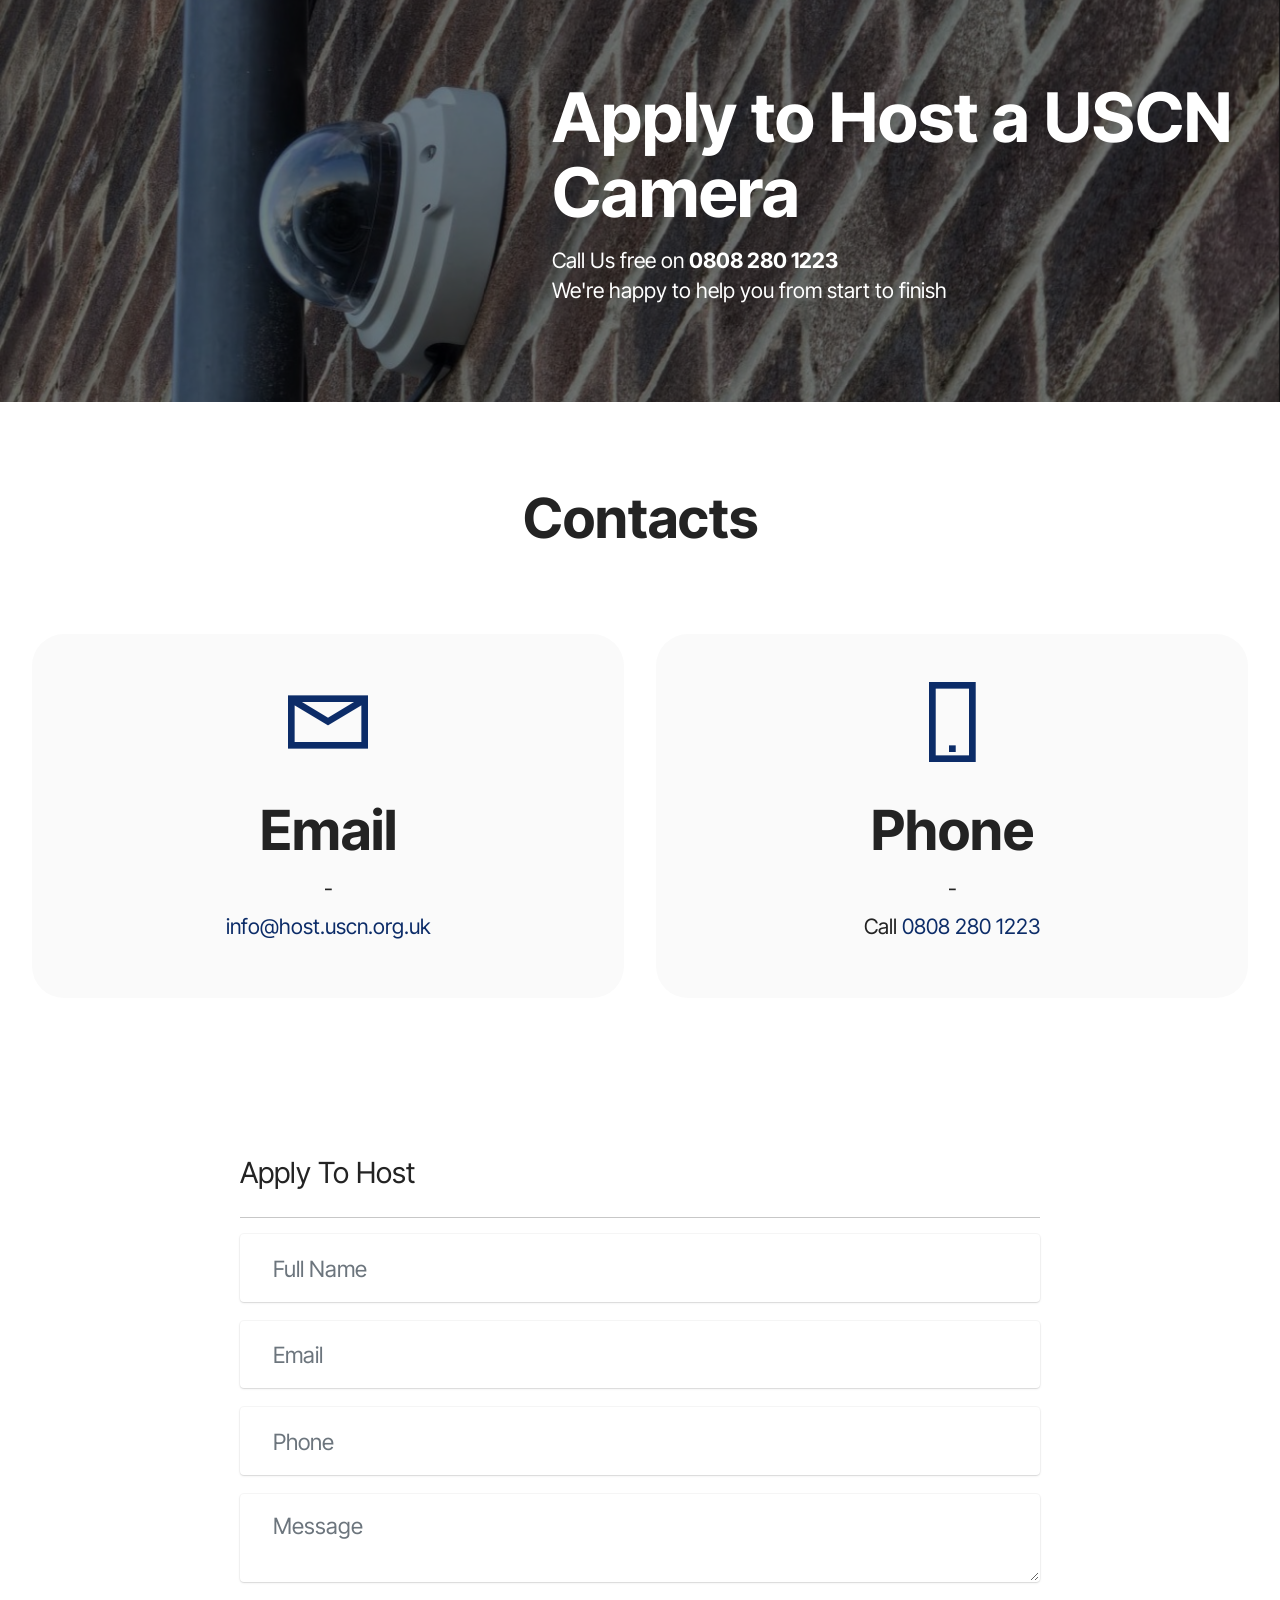
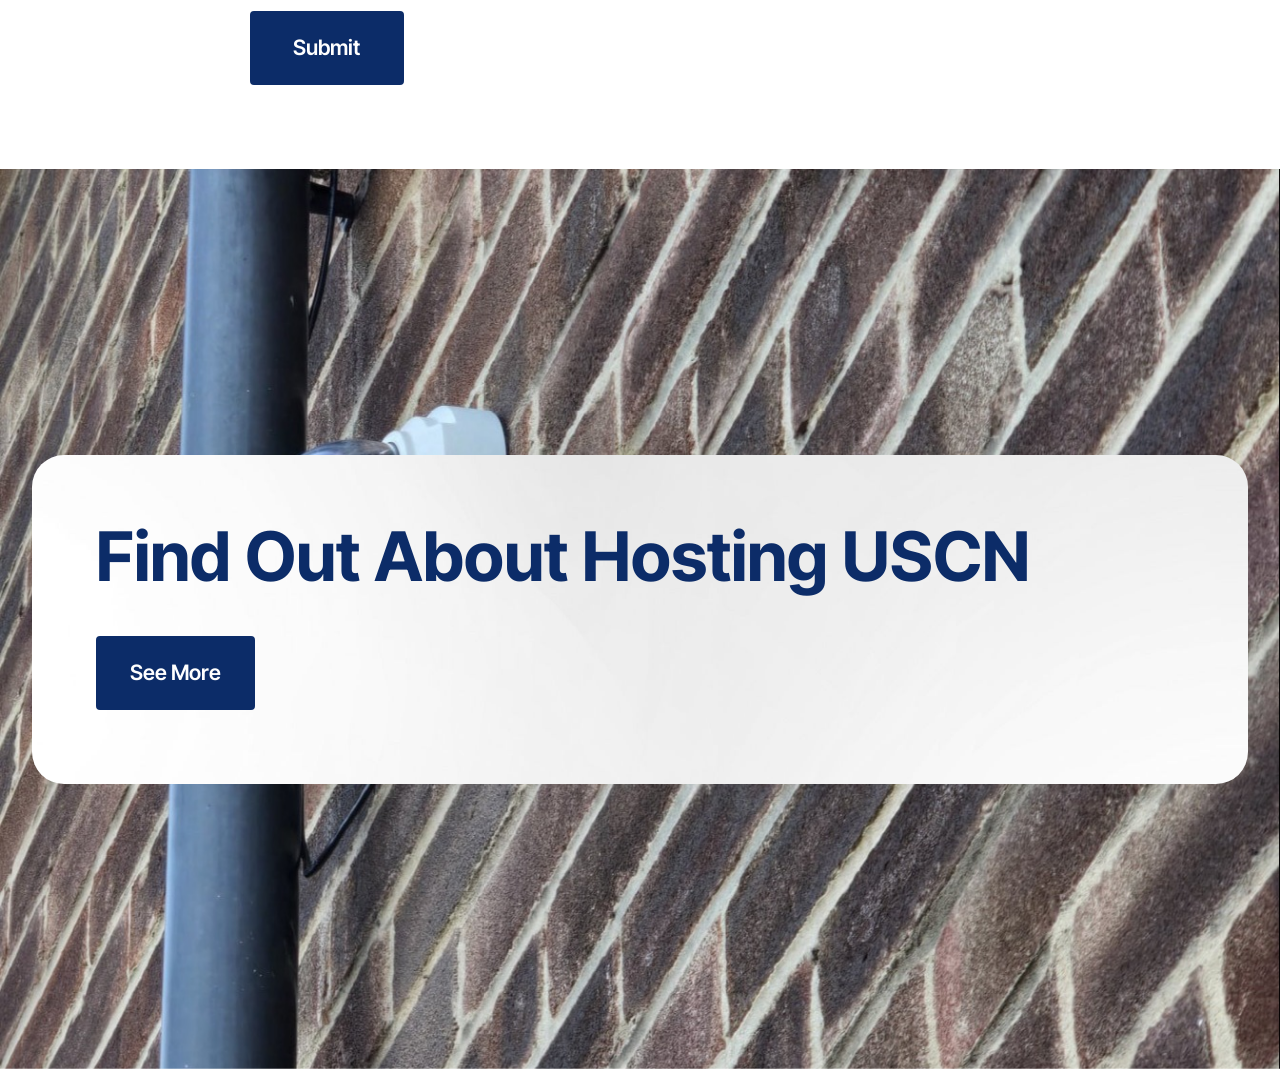
==== commit 4b80761a: "defe" ====
--- a/apply.html
+++ b/apply.html
@@ -20,7 +20,7 @@
   <link rel="stylesheet" href="assets/recaptcha.css">
   <link rel="preload" href="https://fonts.googleapis.com/css?family=Inter+Tight:100,200,300,400,500,600,700,800,900,100i,200i,300i,400i,500i,600i,700i,800i,900i&display=swap" as="style" onload="this.onload=null;this.rel='stylesheet'">
   <noscript><link rel="stylesheet" href="https://fonts.googleapis.com/css?family=Inter+Tight:100,200,300,400,500,600,700,800,900,100i,200i,300i,400i,500i,600i,700i,800i,900i&display=swap"></noscript>
-  <link rel="preload" as="style" href="assets/mobirise/css/mbr-additional.css?v=WQObEy"><link rel="stylesheet" href="assets/mobirise/css/mbr-additional.css?v=WQObEy" type="text/css">
+  <link rel="preload" as="style" href="assets/mobirise/css/mbr-additional.css?v=aXlYEr"><link rel="stylesheet" href="assets/mobirise/css/mbr-additional.css?v=aXlYEr" type="text/css">
 
   
   
@@ -40,7 +40,7 @@
             <div class="col-12 col-lg-7">
                 <h1 class="mbr-section-title mbr-fonts-style mbr-white mb-3 display-1"><strong>Apply to Host a USCN Camera</strong></h1>
                 
-                <p class="mbr-text mbr-fonts-style mbr-white display-7">Call Us free on 0808 280 1223<br>We're happy to help you from start to finish&nbsp;</p>
+                <p class="mbr-text mbr-fonts-style mbr-white display-7">Call Us free on <strong>0808 280 1223</strong><br>We're happy to help you from start to finish&nbsp;</p>
                 
             </div>
         </div>
@@ -101,7 +101,7 @@
         <div class="row">
             <div class="col-lg-8 mx-auto mbr-form" data-form-type="formoid">
 <!--Formbuilder Form-->
-<form action="https://mobirise.eu/" method="POST" class="mbr-form form-with-styler" data-form-title="Form Name"><input type="hidden" name="email" data-form-email="true" value="z59dEBX9lSsLY4iFJL9bzS1Li/npfvni4TsMcc4XKTHLEEa9if2H3uFUas0YXPDoB5LFM3xXoNcUtW9jmcqq3jsvP4XvC/WU9pP5WT/NOz7vnOE0uVYOa5KHIDArrmko.FrDupkYCBPFeNwww1visyWPzyrscsAIRZI4oMkGb3srAsvLfBxAogyU1w7df97cQWFzlh261muJqzMpQzF65lUEE+BLJ03ql5HN8HZXA/cs/xkrUcUr5FltiUVIWeBE2">
+<form action="https://mobirise.eu/" method="POST" class="mbr-form form-with-styler" data-form-title="Form Name"><input type="hidden" name="email" data-form-email="true" value="N/LGIoRy1u1aP7al5JfmdsXOxpvVgT8iV15f1aIg2pSIbjFI+cDGp6wFZYgowaBFzJvgJGRF0zMNCxAyFJeBEl7AvLQl8QGl2n6f7EJg0TUzx7WL5N3kHpwcnedasERR.vp6yb0jDZfHE79MT1g/NfuNY9SGrBZX/6pW6hUKb5qD8B6aP4mJqjy2FsdVWfcmC74wVZqRy1M9FmPyyfy8mxsoYsA/+/NkjOZKZOdqFx1e5U/r/Qa52DbxuyQj/eXpC">
 <div class="form-row">
 <div hidden="hidden" data-form-alert="" class="alert alert-success col-12">Thanks for filling out the form!</div>
 <div hidden="hidden" data-form-alert-danger="" class="alert alert-danger col-12">Oops...! some problem!</div>
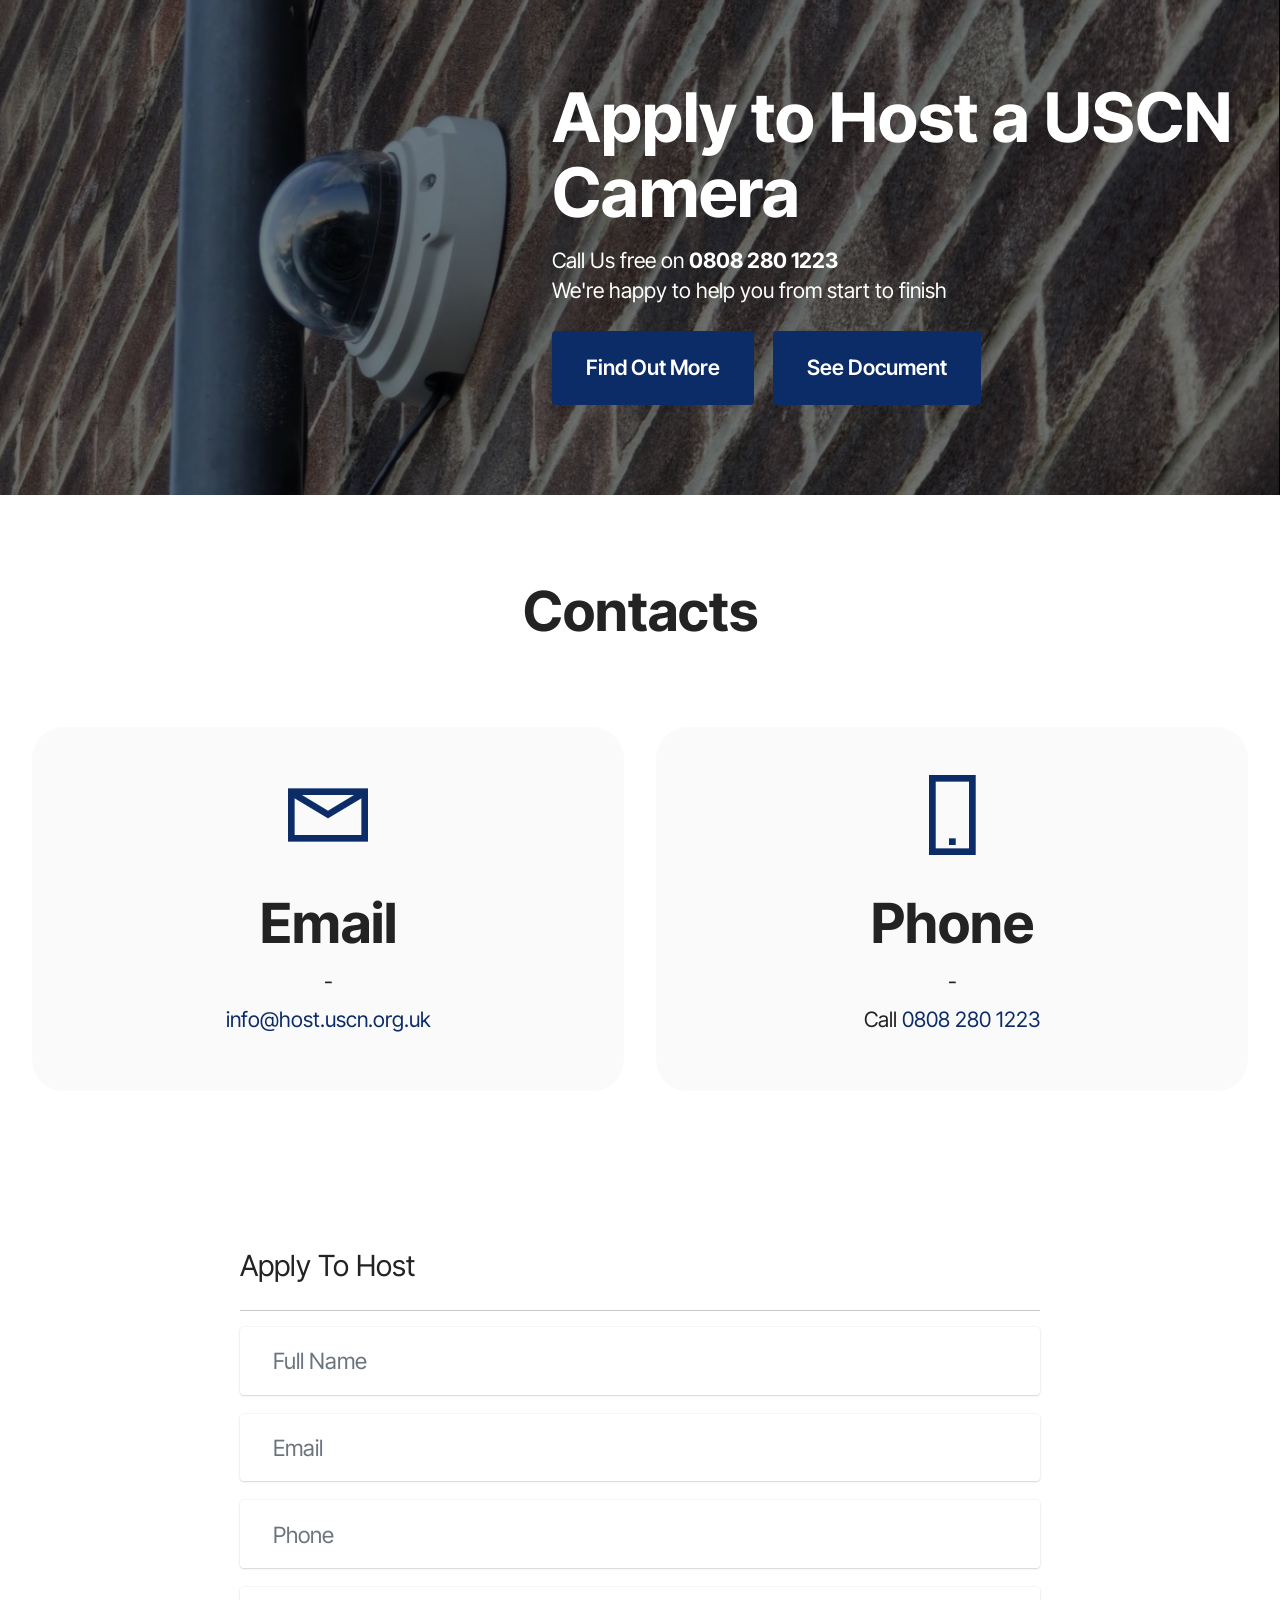
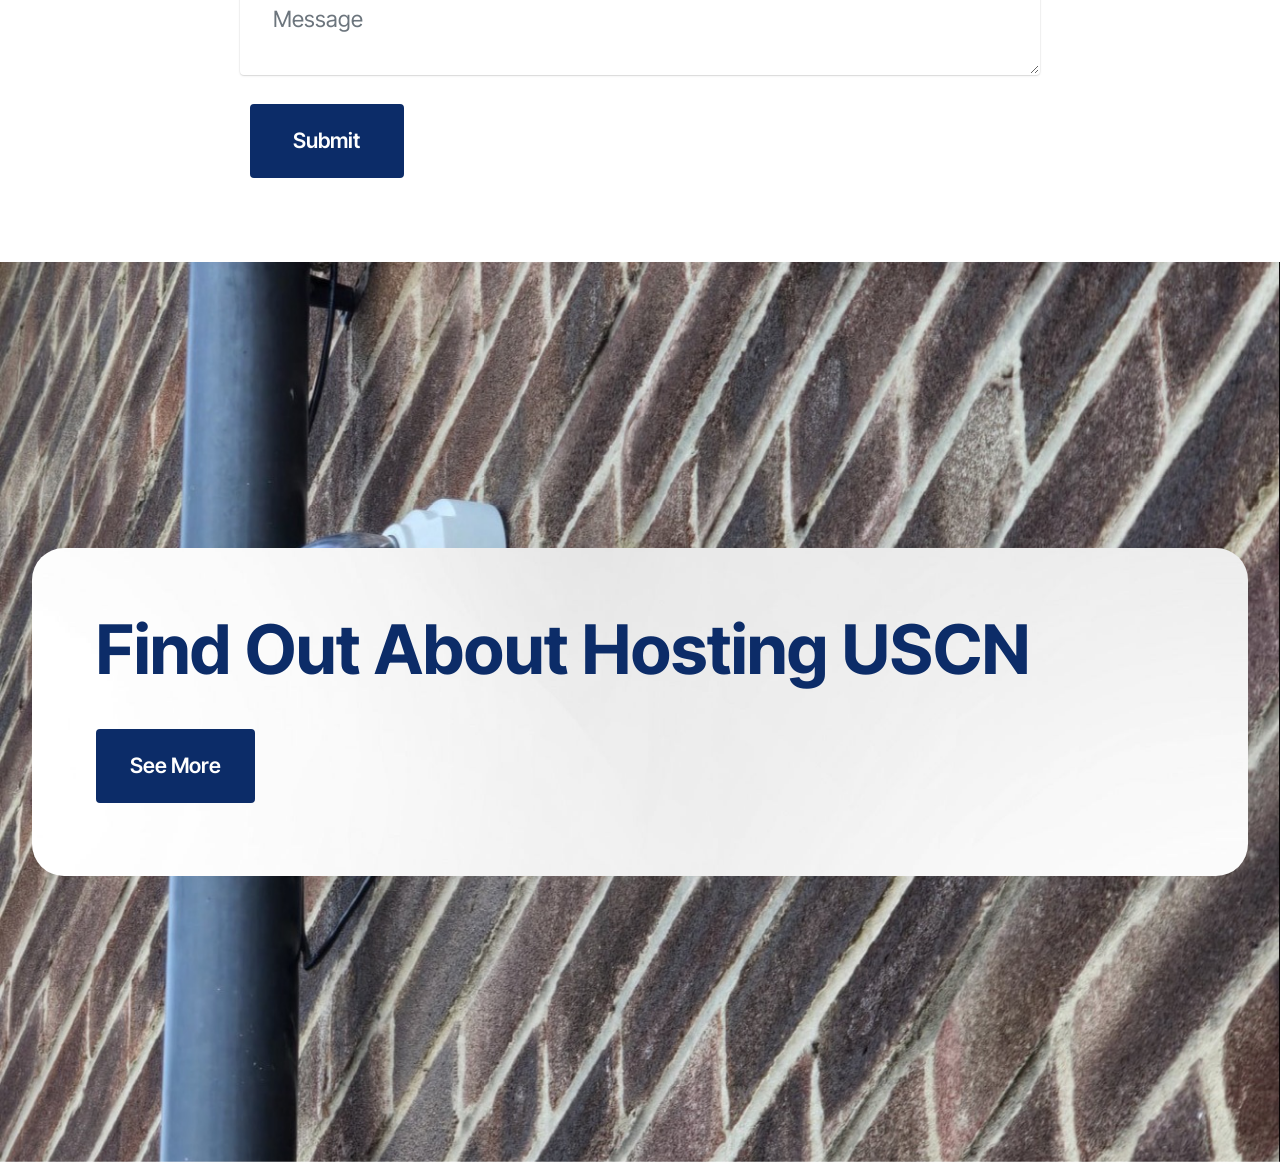
==== commit 21510315: "gfyu" ====
--- a/apply.html
+++ b/apply.html
@@ -20,7 +20,7 @@
   <link rel="stylesheet" href="assets/recaptcha.css">
   <link rel="preload" href="https://fonts.googleapis.com/css?family=Inter+Tight:100,200,300,400,500,600,700,800,900,100i,200i,300i,400i,500i,600i,700i,800i,900i&display=swap" as="style" onload="this.onload=null;this.rel='stylesheet'">
   <noscript><link rel="stylesheet" href="https://fonts.googleapis.com/css?family=Inter+Tight:100,200,300,400,500,600,700,800,900,100i,200i,300i,400i,500i,600i,700i,800i,900i&display=swap"></noscript>
-  <link rel="preload" as="style" href="assets/mobirise/css/mbr-additional.css?v=aXlYEr"><link rel="stylesheet" href="assets/mobirise/css/mbr-additional.css?v=aXlYEr" type="text/css">
+  <link rel="preload" as="style" href="assets/mobirise/css/mbr-additional.css?v=YTdzi7"><link rel="stylesheet" href="assets/mobirise/css/mbr-additional.css?v=YTdzi7" type="text/css">
 
   
   
@@ -41,7 +41,8 @@
                 <h1 class="mbr-section-title mbr-fonts-style mbr-white mb-3 display-1"><strong>Apply to Host a USCN Camera</strong></h1>
                 
                 <p class="mbr-text mbr-fonts-style mbr-white display-7">Call Us free on <strong>0808 280 1223</strong><br>We're happy to help you from start to finish&nbsp;</p>
-                
+                <div class="mbr-section-btn mt-3"><a class="btn btn-primary display-7" href="index.html">Find Out More</a>
+                    <a class="btn btn-primary display-7" href="information.html">See Document</a></div>
             </div>
         </div>
     </div>
@@ -101,7 +102,7 @@
         <div class="row">
             <div class="col-lg-8 mx-auto mbr-form" data-form-type="formoid">
 <!--Formbuilder Form-->
-<form action="https://mobirise.eu/" method="POST" class="mbr-form form-with-styler" data-form-title="Form Name"><input type="hidden" name="email" data-form-email="true" value="N/LGIoRy1u1aP7al5JfmdsXOxpvVgT8iV15f1aIg2pSIbjFI+cDGp6wFZYgowaBFzJvgJGRF0zMNCxAyFJeBEl7AvLQl8QGl2n6f7EJg0TUzx7WL5N3kHpwcnedasERR.vp6yb0jDZfHE79MT1g/NfuNY9SGrBZX/6pW6hUKb5qD8B6aP4mJqjy2FsdVWfcmC74wVZqRy1M9FmPyyfy8mxsoYsA/+/NkjOZKZOdqFx1e5U/r/Qa52DbxuyQj/eXpC">
+<form action="https://mobirise.eu/" method="POST" class="mbr-form form-with-styler" data-form-title="Form Name"><input type="hidden" name="email" data-form-email="true" value="sd8GFcMJrErM5Mg+8OnR4yuDvrDNwe1Ly8OhGcjiGZtISWLBzEs0KwoxWKB38JSwbH5rhpmeiVuiX7i1w/LfNT34zNtRM2PBqDAdr1B2lQirsOqngDVqXnfHn3Xc4tD9.MnvN9nVn6y2XBX8h284Wk11h4wChrmMVc/efqs3gmAYld9ocPssiAWsdsdfpdb9TS0ifVf4Nd81n4A9jzydOlsqXDx6gaYntWtAsTLhSUx07XaP9XK3kJmwUrtYCD6cn">
 <div class="form-row">
 <div hidden="hidden" data-form-alert="" class="alert alert-success col-12">Thanks for filling out the form!</div>
 <div hidden="hidden" data-form-alert-danger="" class="alert alert-danger col-12">Oops...! some problem!</div>
--- a/assets/mobirise/css/mbr-additional.css
+++ b/assets/mobirise/css/mbr-additional.css
@@ -907,15 +907,15 @@
   text-align: left;
   color: #000000;
 }
-.cid-vydF6W0WnG {
+.cid-vydFzTRxWd {
   padding-top: 0rem;
   padding-bottom: 0rem;
   background-color: #ffffff;
 }
-.cid-vydF6W0WnG .mbr-fallback-image.disabled {
+.cid-vydFzTRxWd .mbr-fallback-image.disabled {
   display: none;
 }
-.cid-vydF6W0WnG .mbr-fallback-image {
+.cid-vydFzTRxWd .mbr-fallback-image {
   display: block;
   background-size: cover;
   background-position: center center;
@@ -924,43 +924,43 @@
   position: absolute;
   top: 0;
 }
-.cid-vydF6W0WnG .card-wrapper {
+.cid-vydFzTRxWd .card-wrapper {
   background: #ffffff;
 }
 @media (max-width: 767px) {
-  .cid-vydF6W0WnG .card-wrapper {
+  .cid-vydFzTRxWd .card-wrapper {
     padding: 2rem 1.5rem;
   }
 }
 @media (min-width: 768px) and (max-width: 991px) {
-  .cid-vydF6W0WnG .card-wrapper {
+  .cid-vydFzTRxWd .card-wrapper {
     padding: 2.25rem;
   }
 }
 @media (min-width: 992px) {
-  .cid-vydF6W0WnG .card-wrapper {
+  .cid-vydFzTRxWd .card-wrapper {
     padding: 4rem;
   }
 }
-.cid-vydF6W0WnG .mbr-text,
-.cid-vydF6W0WnG .mbr-section-btn {
+.cid-vydFzTRxWd .mbr-text,
+.cid-vydFzTRxWd .mbr-section-btn {
   color: #000000;
   text-align: left;
 }
-.cid-vydF6W0WnG .card-title,
-.cid-vydF6W0WnG .card-box {
+.cid-vydFzTRxWd .card-title,
+.cid-vydFzTRxWd .card-box {
   text-align: left;
   color: #000000;
 }
-.cid-vydFzTRxWd {
-  padding-top: 0rem;
-  padding-bottom: 0rem;
+.cid-vydGFxXGGz {
+  padding-top: 8rem;
+  padding-bottom: 8rem;
   background-color: #ffffff;
 }
-.cid-vydFzTRxWd .mbr-fallback-image.disabled {
+.cid-vydGFxXGGz .mbr-fallback-image.disabled {
   display: none;
 }
-.cid-vydFzTRxWd .mbr-fallback-image {
+.cid-vydGFxXGGz .mbr-fallback-image {
   display: block;
   background-size: cover;
   background-position: center center;
@@ -969,43 +969,65 @@
   position: absolute;
   top: 0;
 }
-.cid-vydFzTRxWd .card-wrapper {
+.cid-vydGFxXGGz .card-wrapper {
+  overflow: hidden;
   background: #ffffff;
 }
+.cid-vydGFxXGGz .text-wrapper {
+  padding: 4rem 3rem;
+}
+@media (min-width: 768px) and (max-width: 991px) {
+  .cid-vydGFxXGGz .text-wrapper {
+    padding: 2.25rem;
+  }
+}
 @media (max-width: 767px) {
-  .cid-vydFzTRxWd .card-wrapper {
-    padding: 2rem 1.5rem;
-  }
-}
-@media (min-width: 768px) and (max-width: 991px) {
-  .cid-vydFzTRxWd .card-wrapper {
-    padding: 2.25rem;
-  }
-}
-@media (min-width: 992px) {
-  .cid-vydFzTRxWd .card-wrapper {
-    padding: 4rem;
-  }
-}
-.cid-vydFzTRxWd .mbr-text,
-.cid-vydFzTRxWd .mbr-section-btn {
+  .cid-vydGFxXGGz .text-wrapper {
+    padding: 1.5rem;
+  }
+}
+.cid-vydGFxXGGz .row {
+  align-items: center;
+  margin-right: -1rem;
+  margin-left: -1rem;
+}
+.cid-vydGFxXGGz .row {
+  flex-direction: row-reverse;
+}
+.cid-vydGFxXGGz .image-wrapper {
+  padding: 0 1rem;
+}
+.cid-vydGFxXGGz img,
+.cid-vydGFxXGGz .image-wrapper {
+  height: 600px;
+  object-fit: cover;
+}
+@media (max-width: 767px) {
+  .cid-vydGFxXGGz img,
+  .cid-vydGFxXGGz .image-wrapper {
+    max-height: 350px;
+  }
+}
+.cid-vydGFxXGGz .mbr-section-title {
   color: #000000;
-  text-align: left;
-}
-.cid-vydFzTRxWd .card-title,
-.cid-vydFzTRxWd .card-box {
-  text-align: left;
+}
+.cid-vydGFxXGGz .mbr-text {
   color: #000000;
 }
-.cid-vydGFxXGGz {
-  padding-top: 8rem;
-  padding-bottom: 8rem;
+.cid-vydHZBpUc3 {
+  padding-top: 5rem;
+  padding-bottom: 5rem;
   background-color: #ffffff;
 }
-.cid-vydGFxXGGz .mbr-fallback-image.disabled {
+.cid-vydHrhJgKv {
+  padding-top: 3rem;
+  padding-bottom: 3rem;
+  background-image: url("../../../assets/images/20261013-170106-2000x1500.jpeg");
+}
+.cid-vydHrhJgKv .mbr-fallback-image.disabled {
   display: none;
 }
-.cid-vydGFxXGGz .mbr-fallback-image {
+.cid-vydHrhJgKv .mbr-fallback-image {
   display: block;
   background-size: cover;
   background-position: center center;
@@ -1014,65 +1036,43 @@
   position: absolute;
   top: 0;
 }
-.cid-vydGFxXGGz .card-wrapper {
-  overflow: hidden;
-  background: #ffffff;
-}
-.cid-vydGFxXGGz .text-wrapper {
-  padding: 4rem 3rem;
+.cid-vydHrhJgKv .card-wrapper {
+  background: #0c2c68;
+}
+@media (max-width: 767px) {
+  .cid-vydHrhJgKv .card-wrapper {
+    padding: 1.5rem;
+  }
 }
 @media (min-width: 768px) and (max-width: 991px) {
-  .cid-vydGFxXGGz .text-wrapper {
+  .cid-vydHrhJgKv .card-wrapper {
     padding: 2.25rem;
   }
 }
-@media (max-width: 767px) {
-  .cid-vydGFxXGGz .text-wrapper {
-    padding: 1.5rem;
-  }
-}
-.cid-vydGFxXGGz .row {
-  align-items: center;
-  margin-right: -1rem;
-  margin-left: -1rem;
-}
-.cid-vydGFxXGGz .row {
-  flex-direction: row-reverse;
-}
-.cid-vydGFxXGGz .image-wrapper {
-  padding: 0 1rem;
-}
-.cid-vydGFxXGGz img,
-.cid-vydGFxXGGz .image-wrapper {
-  height: 600px;
-  object-fit: cover;
-}
-@media (max-width: 767px) {
-  .cid-vydGFxXGGz img,
-  .cid-vydGFxXGGz .image-wrapper {
-    max-height: 350px;
-  }
-}
-.cid-vydGFxXGGz .mbr-section-title {
-  color: #000000;
-}
-.cid-vydGFxXGGz .mbr-text {
-  color: #000000;
-}
-.cid-vydHZBpUc3 {
+@media (min-width: 992px) {
+  .cid-vydHrhJgKv .card-wrapper {
+    padding: 4rem;
+  }
+}
+.cid-vydHrhJgKv .mbr-text,
+.cid-vydHrhJgKv .mbr-section-btn {
+  color: #ffffff;
+  text-align: center;
+}
+.cid-vydHrhJgKv .card-title,
+.cid-vydHrhJgKv .card-box {
+  text-align: center;
+  color: #edefeb;
+}
+.cid-vydIJOi91x {
   padding-top: 5rem;
   padding-bottom: 5rem;
-  background-color: #ffffff;
-}
-.cid-vydHrhJgKv {
-  padding-top: 3rem;
-  padding-bottom: 3rem;
   background-image: url("../../../assets/images/20261013-170106-2000x1500.jpeg");
 }
-.cid-vydHrhJgKv .mbr-fallback-image.disabled {
+.cid-vydIJOi91x .mbr-fallback-image.disabled {
   display: none;
 }
-.cid-vydHrhJgKv .mbr-fallback-image {
+.cid-vydIJOi91x .mbr-fallback-image {
   display: block;
   background-size: cover;
   background-position: center center;
@@ -1081,43 +1081,15 @@
   position: absolute;
   top: 0;
 }
-.cid-vydHrhJgKv .card-wrapper {
-  background: #0c2c68;
-}
-@media (max-width: 767px) {
-  .cid-vydHrhJgKv .card-wrapper {
-    padding: 1.5rem;
-  }
-}
-@media (min-width: 768px) and (max-width: 991px) {
-  .cid-vydHrhJgKv .card-wrapper {
-    padding: 2.25rem;
-  }
-}
-@media (min-width: 992px) {
-  .cid-vydHrhJgKv .card-wrapper {
-    padding: 4rem;
-  }
-}
-.cid-vydHrhJgKv .mbr-text,
-.cid-vydHrhJgKv .mbr-section-btn {
-  color: #ffffff;
-  text-align: center;
-}
-.cid-vydHrhJgKv .card-title,
-.cid-vydHrhJgKv .card-box {
-  text-align: center;
-  color: #edefeb;
-}
-.cid-vydIJOi91x {
+.cid-vydIXjC5r3 {
   padding-top: 5rem;
   padding-bottom: 5rem;
-  background-image: url("../../../assets/images/20261013-170106-2000x1500.jpeg");
-}
-.cid-vydIJOi91x .mbr-fallback-image.disabled {
+  background-color: #ffffff;
+}
+.cid-vydIXjC5r3 .mbr-fallback-image.disabled {
   display: none;
 }
-.cid-vydIJOi91x .mbr-fallback-image {
+.cid-vydIXjC5r3 .mbr-fallback-image {
   display: block;
   background-size: cover;
   background-position: center center;
@@ -1126,15 +1098,43 @@
   position: absolute;
   top: 0;
 }
-.cid-vydIXjC5r3 {
-  padding-top: 5rem;
-  padding-bottom: 5rem;
+.cid-vydIXjC5r3 .mbr-iconfont {
+  display: block;
+  font-size: 5rem;
+  color: #0c2c68;
+  margin-bottom: 2rem;
+}
+.cid-vydIXjC5r3 .card-wrapper {
+  padding: 3rem;
+  background: #fafafa;
+  border-radius: 4px;
+}
+@media (max-width: 992px) {
+  .cid-vydIXjC5r3 .card-wrapper {
+    margin-bottom: 2rem;
+  }
+}
+@media (max-width: 767px) {
+  .cid-vydIXjC5r3 .card-wrapper {
+    padding: 3rem 1rem;
+  }
+}
+.cid-vydKlcT0kR {
+  padding-top: 75px;
+  padding-bottom: 75px;
   background-color: #ffffff;
 }
-.cid-vydIXjC5r3 .mbr-fallback-image.disabled {
+.cid-vydKlcT0kR .mbr-overlay {
+  background-color: #ffffff;
+  opacity: 0.4;
+}
+.cid-vydMcg8nhW {
+  background-image: url("../../../assets/images/20261013-170106-2000x1500.jpeg");
+}
+.cid-vydMcg8nhW .mbr-fallback-image.disabled {
   display: none;
 }
-.cid-vydIXjC5r3 .mbr-fallback-image {
+.cid-vydMcg8nhW .mbr-fallback-image {
   display: block;
   background-size: cover;
   background-position: center center;
@@ -1143,43 +1143,49 @@
   position: absolute;
   top: 0;
 }
-.cid-vydIXjC5r3 .mbr-iconfont {
-  display: block;
-  font-size: 5rem;
+.cid-vydMcg8nhW .card-wrapper {
+  border-radius: 4px;
+}
+@media (max-width: 767px) {
+  .cid-vydMcg8nhW .card-wrapper {
+    padding: 1.5rem;
+  }
+}
+@media (min-width: 768px) and (max-width: 991px) {
+  .cid-vydMcg8nhW .card-wrapper {
+    padding: 2.25rem;
+  }
+}
+@media (min-width: 992px) {
+  .cid-vydMcg8nhW .card-wrapper {
+    padding: 4rem;
+  }
+}
+.cid-vydMcg8nhW .wrap {
+  background: url("../../../assets/images/background13.jpg");
+  background-repeat: no-repeat;
+  background-position: center;
+  background-size: cover;
+}
+.cid-vydMcg8nhW .wrap .inner-wrap {
+  padding: 40px;
+}
+.cid-vydMcg8nhW .card-title {
   color: #0c2c68;
-  margin-bottom: 2rem;
-}
-.cid-vydIXjC5r3 .card-wrapper {
-  padding: 3rem;
-  background: #fafafa;
-  border-radius: 4px;
-}
-@media (max-width: 992px) {
-  .cid-vydIXjC5r3 .card-wrapper {
-    margin-bottom: 2rem;
-  }
-}
-@media (max-width: 767px) {
-  .cid-vydIXjC5r3 .card-wrapper {
-    padding: 3rem 1rem;
-  }
-}
-.cid-vydKlcT0kR {
-  padding-top: 75px;
-  padding-bottom: 75px;
-  background-color: #ffffff;
-}
-.cid-vydKlcT0kR .mbr-overlay {
-  background-color: #ffffff;
-  opacity: 0.4;
-}
-.cid-vydMcg8nhW {
+  text-align: left;
+}
+.cid-vydMcg8nhW .mbr-text,
+.cid-vydMcg8nhW .mbr-section-btn {
+  color: #ffffff;
+  text-align: left;
+}
+.cid-vyqiE7b2VD {
   background-image: url("../../../assets/images/20261013-170106-2000x1500.jpeg");
 }
-.cid-vydMcg8nhW .mbr-fallback-image.disabled {
+.cid-vyqiE7b2VD .mbr-fallback-image.disabled {
   display: none;
 }
-.cid-vydMcg8nhW .mbr-fallback-image {
+.cid-vyqiE7b2VD .mbr-fallback-image {
   display: block;
   background-size: cover;
   background-position: center center;
@@ -1188,39 +1194,3 @@
   position: absolute;
   top: 0;
 }
-.cid-vydMcg8nhW .card-wrapper {
-  border-radius: 4px;
-}
-@media (max-width: 767px) {
-  .cid-vydMcg8nhW .card-wrapper {
-    padding: 1.5rem;
-  }
-}
-@media (min-width: 768px) and (max-width: 991px) {
-  .cid-vydMcg8nhW .card-wrapper {
-    padding: 2.25rem;
-  }
-}
-@media (min-width: 992px) {
-  .cid-vydMcg8nhW .card-wrapper {
-    padding: 4rem;
-  }
-}
-.cid-vydMcg8nhW .wrap {
-  background: url("../../../assets/images/background13.jpg");
-  background-repeat: no-repeat;
-  background-position: center;
-  background-size: cover;
-}
-.cid-vydMcg8nhW .wrap .inner-wrap {
-  padding: 40px;
-}
-.cid-vydMcg8nhW .card-title {
-  color: #0c2c68;
-  text-align: left;
-}
-.cid-vydMcg8nhW .mbr-text,
-.cid-vydMcg8nhW .mbr-section-btn {
-  color: #ffffff;
-  text-align: left;
-}
--- a/assets/mobirise/css/mbr-additional.css
+++ b/assets/mobirise/css/mbr-additional.css
@@ -907,15 +907,15 @@
   text-align: left;
   color: #000000;
 }
-.cid-vydF6W0WnG {
+.cid-vydFzTRxWd {
   padding-top: 0rem;
   padding-bottom: 0rem;
   background-color: #ffffff;
 }
-.cid-vydF6W0WnG .mbr-fallback-image.disabled {
+.cid-vydFzTRxWd .mbr-fallback-image.disabled {
   display: none;
 }
-.cid-vydF6W0WnG .mbr-fallback-image {
+.cid-vydFzTRxWd .mbr-fallback-image {
   display: block;
   background-size: cover;
   background-position: center center;
@@ -924,43 +924,43 @@
   position: absolute;
   top: 0;
 }
-.cid-vydF6W0WnG .card-wrapper {
+.cid-vydFzTRxWd .card-wrapper {
   background: #ffffff;
 }
 @media (max-width: 767px) {
-  .cid-vydF6W0WnG .card-wrapper {
+  .cid-vydFzTRxWd .card-wrapper {
     padding: 2rem 1.5rem;
   }
 }
 @media (min-width: 768px) and (max-width: 991px) {
-  .cid-vydF6W0WnG .card-wrapper {
+  .cid-vydFzTRxWd .card-wrapper {
     padding: 2.25rem;
   }
 }
 @media (min-width: 992px) {
-  .cid-vydF6W0WnG .card-wrapper {
+  .cid-vydFzTRxWd .card-wrapper {
     padding: 4rem;
   }
 }
-.cid-vydF6W0WnG .mbr-text,
-.cid-vydF6W0WnG .mbr-section-btn {
+.cid-vydFzTRxWd .mbr-text,
+.cid-vydFzTRxWd .mbr-section-btn {
   color: #000000;
   text-align: left;
 }
-.cid-vydF6W0WnG .card-title,
-.cid-vydF6W0WnG .card-box {
+.cid-vydFzTRxWd .card-title,
+.cid-vydFzTRxWd .card-box {
   text-align: left;
   color: #000000;
 }
-.cid-vydFzTRxWd {
-  padding-top: 0rem;
-  padding-bottom: 0rem;
+.cid-vydGFxXGGz {
+  padding-top: 8rem;
+  padding-bottom: 8rem;
   background-color: #ffffff;
 }
-.cid-vydFzTRxWd .mbr-fallback-image.disabled {
+.cid-vydGFxXGGz .mbr-fallback-image.disabled {
   display: none;
 }
-.cid-vydFzTRxWd .mbr-fallback-image {
+.cid-vydGFxXGGz .mbr-fallback-image {
   display: block;
   background-size: cover;
   background-position: center center;
@@ -969,43 +969,65 @@
   position: absolute;
   top: 0;
 }
-.cid-vydFzTRxWd .card-wrapper {
+.cid-vydGFxXGGz .card-wrapper {
+  overflow: hidden;
   background: #ffffff;
 }
+.cid-vydGFxXGGz .text-wrapper {
+  padding: 4rem 3rem;
+}
+@media (min-width: 768px) and (max-width: 991px) {
+  .cid-vydGFxXGGz .text-wrapper {
+    padding: 2.25rem;
+  }
+}
 @media (max-width: 767px) {
-  .cid-vydFzTRxWd .card-wrapper {
-    padding: 2rem 1.5rem;
-  }
-}
-@media (min-width: 768px) and (max-width: 991px) {
-  .cid-vydFzTRxWd .card-wrapper {
-    padding: 2.25rem;
-  }
-}
-@media (min-width: 992px) {
-  .cid-vydFzTRxWd .card-wrapper {
-    padding: 4rem;
-  }
-}
-.cid-vydFzTRxWd .mbr-text,
-.cid-vydFzTRxWd .mbr-section-btn {
+  .cid-vydGFxXGGz .text-wrapper {
+    padding: 1.5rem;
+  }
+}
+.cid-vydGFxXGGz .row {
+  align-items: center;
+  margin-right: -1rem;
+  margin-left: -1rem;
+}
+.cid-vydGFxXGGz .row {
+  flex-direction: row-reverse;
+}
+.cid-vydGFxXGGz .image-wrapper {
+  padding: 0 1rem;
+}
+.cid-vydGFxXGGz img,
+.cid-vydGFxXGGz .image-wrapper {
+  height: 600px;
+  object-fit: cover;
+}
+@media (max-width: 767px) {
+  .cid-vydGFxXGGz img,
+  .cid-vydGFxXGGz .image-wrapper {
+    max-height: 350px;
+  }
+}
+.cid-vydGFxXGGz .mbr-section-title {
   color: #000000;
-  text-align: left;
-}
-.cid-vydFzTRxWd .card-title,
-.cid-vydFzTRxWd .card-box {
-  text-align: left;
+}
+.cid-vydGFxXGGz .mbr-text {
   color: #000000;
 }
-.cid-vydGFxXGGz {
-  padding-top: 8rem;
-  padding-bottom: 8rem;
+.cid-vydHZBpUc3 {
+  padding-top: 5rem;
+  padding-bottom: 5rem;
   background-color: #ffffff;
 }
-.cid-vydGFxXGGz .mbr-fallback-image.disabled {
+.cid-vydHrhJgKv {
+  padding-top: 3rem;
+  padding-bottom: 3rem;
+  background-image: url("../../../assets/images/20261013-170106-2000x1500.jpeg");
+}
+.cid-vydHrhJgKv .mbr-fallback-image.disabled {
   display: none;
 }
-.cid-vydGFxXGGz .mbr-fallback-image {
+.cid-vydHrhJgKv .mbr-fallback-image {
   display: block;
   background-size: cover;
   background-position: center center;
@@ -1014,65 +1036,43 @@
   position: absolute;
   top: 0;
 }
-.cid-vydGFxXGGz .card-wrapper {
-  overflow: hidden;
-  background: #ffffff;
-}
-.cid-vydGFxXGGz .text-wrapper {
-  padding: 4rem 3rem;
+.cid-vydHrhJgKv .card-wrapper {
+  background: #0c2c68;
+}
+@media (max-width: 767px) {
+  .cid-vydHrhJgKv .card-wrapper {
+    padding: 1.5rem;
+  }
 }
 @media (min-width: 768px) and (max-width: 991px) {
-  .cid-vydGFxXGGz .text-wrapper {
+  .cid-vydHrhJgKv .card-wrapper {
     padding: 2.25rem;
   }
 }
-@media (max-width: 767px) {
-  .cid-vydGFxXGGz .text-wrapper {
-    padding: 1.5rem;
-  }
-}
-.cid-vydGFxXGGz .row {
-  align-items: center;
-  margin-right: -1rem;
-  margin-left: -1rem;
-}
-.cid-vydGFxXGGz .row {
-  flex-direction: row-reverse;
-}
-.cid-vydGFxXGGz .image-wrapper {
-  padding: 0 1rem;
-}
-.cid-vydGFxXGGz img,
-.cid-vydGFxXGGz .image-wrapper {
-  height: 600px;
-  object-fit: cover;
-}
-@media (max-width: 767px) {
-  .cid-vydGFxXGGz img,
-  .cid-vydGFxXGGz .image-wrapper {
-    max-height: 350px;
-  }
-}
-.cid-vydGFxXGGz .mbr-section-title {
-  color: #000000;
-}
-.cid-vydGFxXGGz .mbr-text {
-  color: #000000;
-}
-.cid-vydHZBpUc3 {
+@media (min-width: 992px) {
+  .cid-vydHrhJgKv .card-wrapper {
+    padding: 4rem;
+  }
+}
+.cid-vydHrhJgKv .mbr-text,
+.cid-vydHrhJgKv .mbr-section-btn {
+  color: #ffffff;
+  text-align: center;
+}
+.cid-vydHrhJgKv .card-title,
+.cid-vydHrhJgKv .card-box {
+  text-align: center;
+  color: #edefeb;
+}
+.cid-vydIJOi91x {
   padding-top: 5rem;
   padding-bottom: 5rem;
-  background-color: #ffffff;
-}
-.cid-vydHrhJgKv {
-  padding-top: 3rem;
-  padding-bottom: 3rem;
   background-image: url("../../../assets/images/20261013-170106-2000x1500.jpeg");
 }
-.cid-vydHrhJgKv .mbr-fallback-image.disabled {
+.cid-vydIJOi91x .mbr-fallback-image.disabled {
   display: none;
 }
-.cid-vydHrhJgKv .mbr-fallback-image {
+.cid-vydIJOi91x .mbr-fallback-image {
   display: block;
   background-size: cover;
   background-position: center center;
@@ -1081,43 +1081,15 @@
   position: absolute;
   top: 0;
 }
-.cid-vydHrhJgKv .card-wrapper {
-  background: #0c2c68;
-}
-@media (max-width: 767px) {
-  .cid-vydHrhJgKv .card-wrapper {
-    padding: 1.5rem;
-  }
-}
-@media (min-width: 768px) and (max-width: 991px) {
-  .cid-vydHrhJgKv .card-wrapper {
-    padding: 2.25rem;
-  }
-}
-@media (min-width: 992px) {
-  .cid-vydHrhJgKv .card-wrapper {
-    padding: 4rem;
-  }
-}
-.cid-vydHrhJgKv .mbr-text,
-.cid-vydHrhJgKv .mbr-section-btn {
-  color: #ffffff;
-  text-align: center;
-}
-.cid-vydHrhJgKv .card-title,
-.cid-vydHrhJgKv .card-box {
-  text-align: center;
-  color: #edefeb;
-}
-.cid-vydIJOi91x {
+.cid-vydIXjC5r3 {
   padding-top: 5rem;
   padding-bottom: 5rem;
-  background-image: url("../../../assets/images/20261013-170106-2000x1500.jpeg");
-}
-.cid-vydIJOi91x .mbr-fallback-image.disabled {
+  background-color: #ffffff;
+}
+.cid-vydIXjC5r3 .mbr-fallback-image.disabled {
   display: none;
 }
-.cid-vydIJOi91x .mbr-fallback-image {
+.cid-vydIXjC5r3 .mbr-fallback-image {
   display: block;
   background-size: cover;
   background-position: center center;
@@ -1126,15 +1098,43 @@
   position: absolute;
   top: 0;
 }
-.cid-vydIXjC5r3 {
-  padding-top: 5rem;
-  padding-bottom: 5rem;
+.cid-vydIXjC5r3 .mbr-iconfont {
+  display: block;
+  font-size: 5rem;
+  color: #0c2c68;
+  margin-bottom: 2rem;
+}
+.cid-vydIXjC5r3 .card-wrapper {
+  padding: 3rem;
+  background: #fafafa;
+  border-radius: 4px;
+}
+@media (max-width: 992px) {
+  .cid-vydIXjC5r3 .card-wrapper {
+    margin-bottom: 2rem;
+  }
+}
+@media (max-width: 767px) {
+  .cid-vydIXjC5r3 .card-wrapper {
+    padding: 3rem 1rem;
+  }
+}
+.cid-vydKlcT0kR {
+  padding-top: 75px;
+  padding-bottom: 75px;
   background-color: #ffffff;
 }
-.cid-vydIXjC5r3 .mbr-fallback-image.disabled {
+.cid-vydKlcT0kR .mbr-overlay {
+  background-color: #ffffff;
+  opacity: 0.4;
+}
+.cid-vydMcg8nhW {
+  background-image: url("../../../assets/images/20261013-170106-2000x1500.jpeg");
+}
+.cid-vydMcg8nhW .mbr-fallback-image.disabled {
   display: none;
 }
-.cid-vydIXjC5r3 .mbr-fallback-image {
+.cid-vydMcg8nhW .mbr-fallback-image {
   display: block;
   background-size: cover;
   background-position: center center;
@@ -1143,43 +1143,49 @@
   position: absolute;
   top: 0;
 }
-.cid-vydIXjC5r3 .mbr-iconfont {
-  display: block;
-  font-size: 5rem;
+.cid-vydMcg8nhW .card-wrapper {
+  border-radius: 4px;
+}
+@media (max-width: 767px) {
+  .cid-vydMcg8nhW .card-wrapper {
+    padding: 1.5rem;
+  }
+}
+@media (min-width: 768px) and (max-width: 991px) {
+  .cid-vydMcg8nhW .card-wrapper {
+    padding: 2.25rem;
+  }
+}
+@media (min-width: 992px) {
+  .cid-vydMcg8nhW .card-wrapper {
+    padding: 4rem;
+  }
+}
+.cid-vydMcg8nhW .wrap {
+  background: url("../../../assets/images/background13.jpg");
+  background-repeat: no-repeat;
+  background-position: center;
+  background-size: cover;
+}
+.cid-vydMcg8nhW .wrap .inner-wrap {
+  padding: 40px;
+}
+.cid-vydMcg8nhW .card-title {
   color: #0c2c68;
-  margin-bottom: 2rem;
-}
-.cid-vydIXjC5r3 .card-wrapper {
-  padding: 3rem;
-  background: #fafafa;
-  border-radius: 4px;
-}
-@media (max-width: 992px) {
-  .cid-vydIXjC5r3 .card-wrapper {
-    margin-bottom: 2rem;
-  }
-}
-@media (max-width: 767px) {
-  .cid-vydIXjC5r3 .card-wrapper {
-    padding: 3rem 1rem;
-  }
-}
-.cid-vydKlcT0kR {
-  padding-top: 75px;
-  padding-bottom: 75px;
-  background-color: #ffffff;
-}
-.cid-vydKlcT0kR .mbr-overlay {
-  background-color: #ffffff;
-  opacity: 0.4;
-}
-.cid-vydMcg8nhW {
+  text-align: left;
+}
+.cid-vydMcg8nhW .mbr-text,
+.cid-vydMcg8nhW .mbr-section-btn {
+  color: #ffffff;
+  text-align: left;
+}
+.cid-vyqiE7b2VD {
   background-image: url("../../../assets/images/20261013-170106-2000x1500.jpeg");
 }
-.cid-vydMcg8nhW .mbr-fallback-image.disabled {
+.cid-vyqiE7b2VD .mbr-fallback-image.disabled {
   display: none;
 }
-.cid-vydMcg8nhW .mbr-fallback-image {
+.cid-vyqiE7b2VD .mbr-fallback-image {
   display: block;
   background-size: cover;
   background-position: center center;
@@ -1188,39 +1194,3 @@
   position: absolute;
   top: 0;
 }
-.cid-vydMcg8nhW .card-wrapper {
-  border-radius: 4px;
-}
-@media (max-width: 767px) {
-  .cid-vydMcg8nhW .card-wrapper {
-    padding: 1.5rem;
-  }
-}
-@media (min-width: 768px) and (max-width: 991px) {
-  .cid-vydMcg8nhW .card-wrapper {
-    padding: 2.25rem;
-  }
-}
-@media (min-width: 992px) {
-  .cid-vydMcg8nhW .card-wrapper {
-    padding: 4rem;
-  }
-}
-.cid-vydMcg8nhW .wrap {
-  background: url("../../../assets/images/background13.jpg");
-  background-repeat: no-repeat;
-  background-position: center;
-  background-size: cover;
-}
-.cid-vydMcg8nhW .wrap .inner-wrap {
-  padding: 40px;
-}
-.cid-vydMcg8nhW .card-title {
-  color: #0c2c68;
-  text-align: left;
-}
-.cid-vydMcg8nhW .mbr-text,
-.cid-vydMcg8nhW .mbr-section-btn {
-  color: #ffffff;
-  text-align: left;
-}
